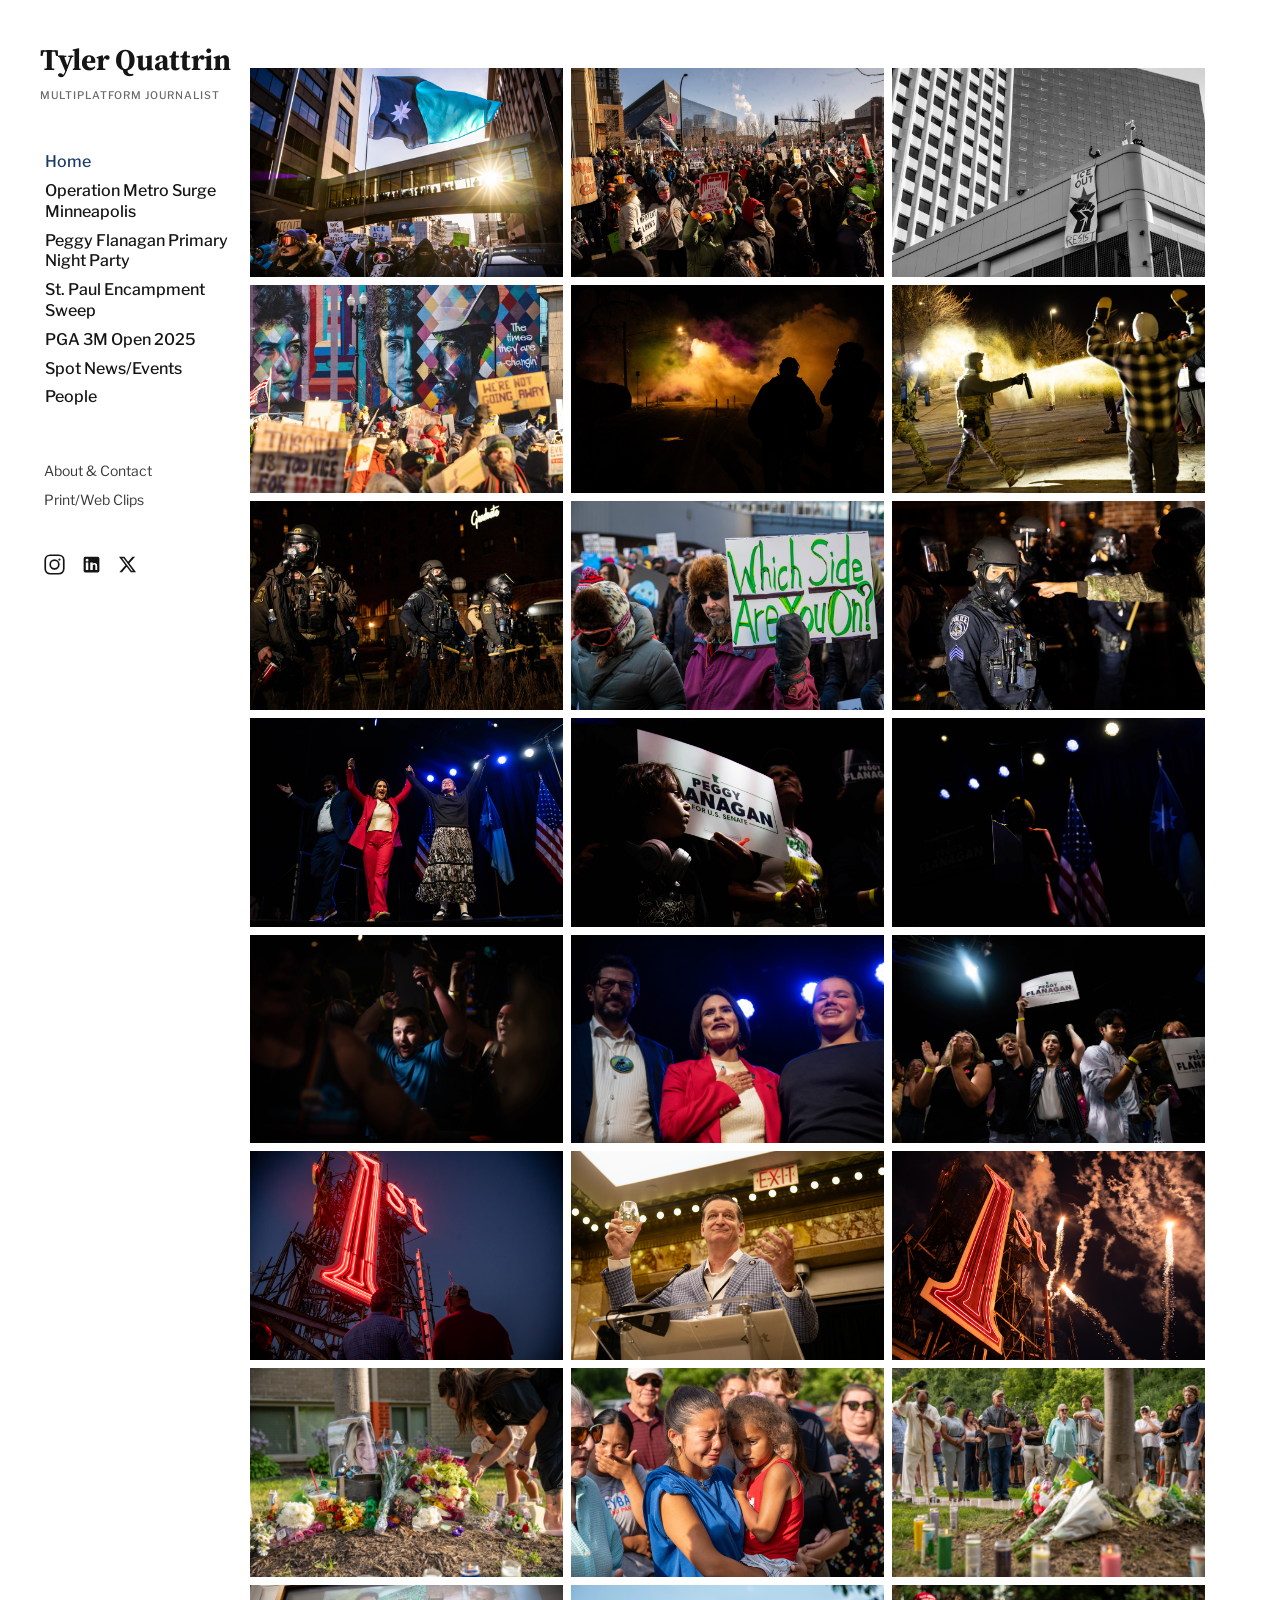
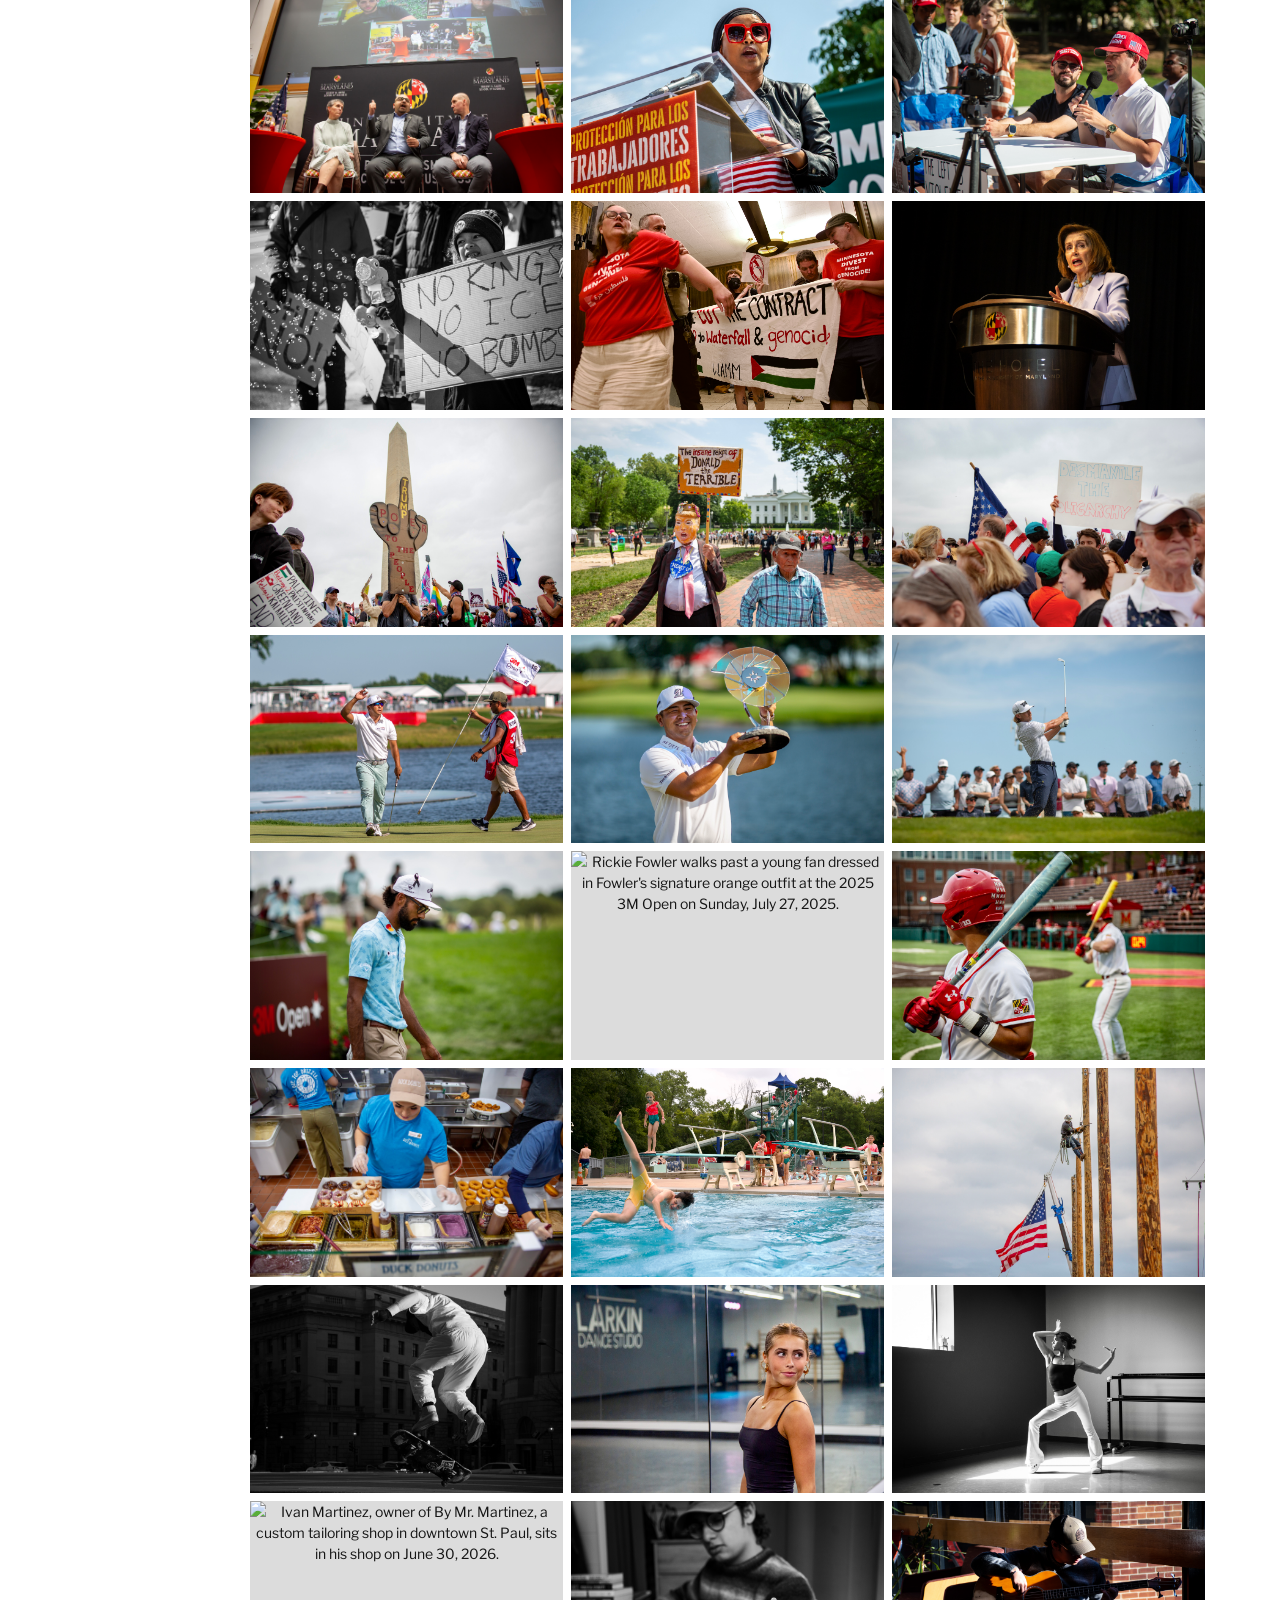
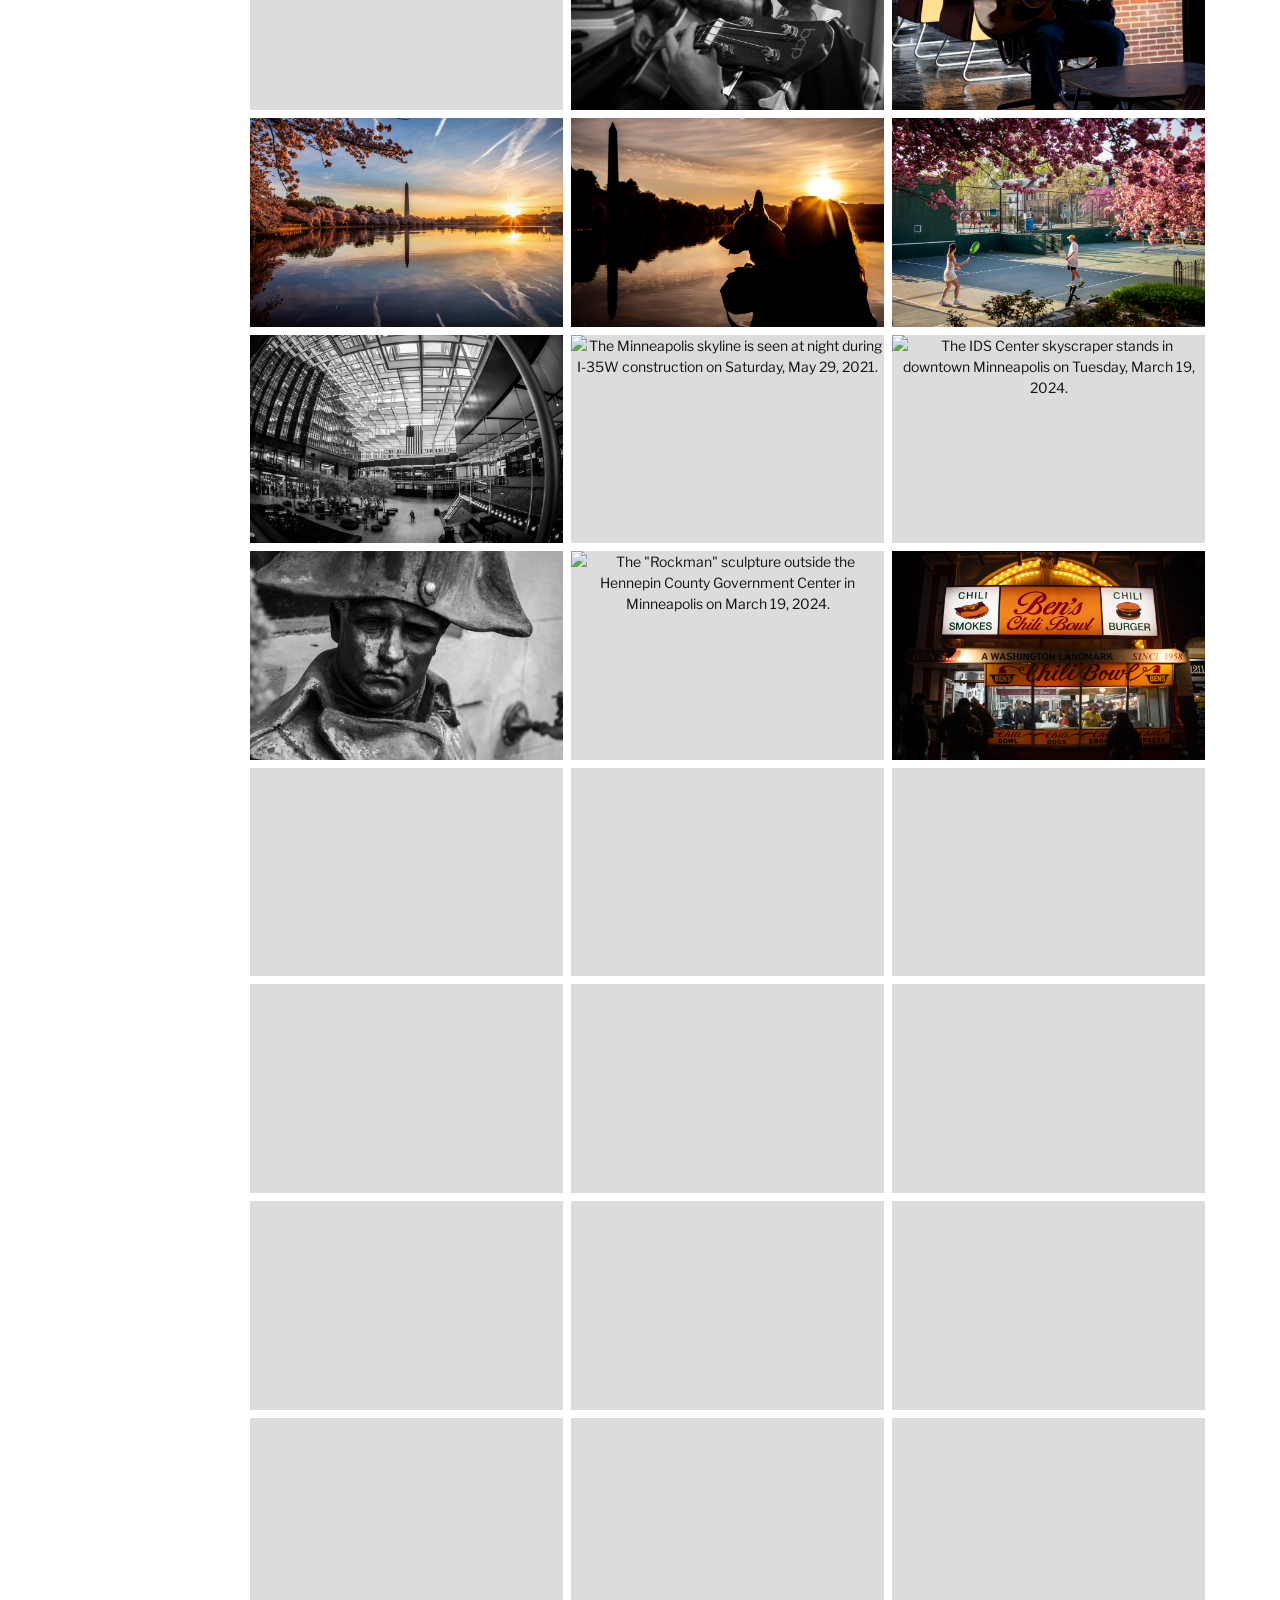
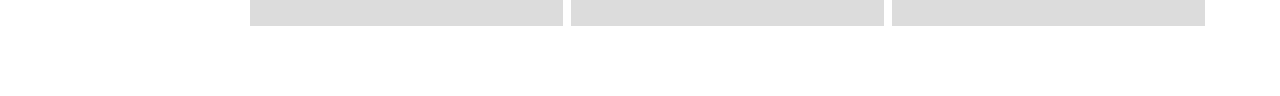
==== index.html @ 05ec0239 "Everything" ====
<!doctype html>
<html lang="en-US">
<head>
  <meta charset="utf-8">
  <meta name="viewport" content="width=device-width, initial-scale=1">
  <title>Tyler Quattrin | Multiplatform journalist</title>
  <meta name="description" content="Tyler Quattrin is a multiplatform journalist.">
  <link rel="preconnect" href="https://fonts.googleapis.com">
  <link rel="preconnect" href="https://fonts.gstatic.com" crossorigin>
  <link href="https://fonts.googleapis.com/css2?family=Libre+Franklin:wght@400;500;600&family=Source+Serif+4:opsz,wght@8..60,400;8..60,600;8..60,700&display=swap" rel="stylesheet">
  <link rel="stylesheet" href="styles.css">
</head>
<body>

<div id="canvas">

  <!-- ===== SIDEBAR / HEADER ===== -->
  <header id="header">

    <button id="menuToggle" class="menu-toggle" aria-expanded="false" aria-controls="siteNav">Menu</button>

    <div id="logo">
      <h1 class="site-title"><a href="#top">Tyler Quattrin</a></h1>
      <div class="logo-subtitle">Multiplatform journalist</div>
    </div>

    <div id="siteNav">
      <nav id="mainNavigation" aria-label="Galleries">
        <ul>
          <li><a href="#home" data-target="home" class="active">Home</a></li>
          <li><a href="#metro-surge" data-target="metro-surge">Operation Metro Surge Minneapolis</a></li>
          <li><a href="#flanagan-primary" data-target="flanagan-primary">Peggy Flanagan Primary Night Party</a></li>
          <li><a href="#encampment-sweep" data-target="encampment-sweep">St. Paul Encampment Sweep</a></li>
          <li><a href="#pga-3m-open" data-target="pga-3m-open">PGA 3M Open 2025</a></li>
          <li><a href="#spot-news" data-target="spot-news">Spot News/Events</a></li>
          <li><a href="#people" data-target="people">People</a></li>
        </ul>
      </nav>

      <nav id="secondaryNavigation" aria-label="Pages">
        <ul>
          <li><a href="#about" data-target="about">About &amp; Contact</a></li>
          <li><a href="https://muckrack.com/tylerquattrin/portfolio" target="_blank" rel="noopener">Print/Web Clips</a></li>
        </ul>
      </nav>

    </div>


    <div class="social-links">
      <a href="https://www.instagram.com/tylerquattrin.media/" aria-label="Instagram" target="_blank" rel="noopener">
        <svg viewBox="15 15 34 34" width="21" height="21" aria-hidden="true">
          <rect x="17" y="17" width="30" height="30" rx="8" fill="none" stroke="currentColor" stroke-width="2.7"/>
          <circle cx="32" cy="32" r="7" fill="none" stroke="currentColor" stroke-width="2.7"/>
          <circle cx="40" cy="24" r="1.8" fill="currentColor"/>
        </svg>
      </a>
      <a href="https://www.linkedin.com/in/tylerquattrin" aria-label="LinkedIn" target="_blank" rel="noopener">
        <svg viewBox="0 0 24 24" width="21" height="21" aria-hidden="true">
          <path fill="currentColor" d="M19 3a2 2 0 0 1 2 2v14a2 2 0 0 1-2 2H5a2 2 0 0 1-2-2V5a2 2 0 0 1 2-2h14zM8.34 18.34v-8.5H5.5v8.5h2.84zM6.92 8.68a1.65 1.65 0 1 0 0-3.3 1.65 1.65 0 0 0 0 3.3zM18.5 18.34v-4.66c0-2.28-1.22-3.34-2.84-3.34-1.31 0-1.9.72-2.22 1.23V9.84H10.6c.04.8 0 8.5 0 8.5h2.84v-4.75c0-.25.02-.5.09-.69.2-.5.67-1.03 1.45-1.03 1.02 0 1.43.78 1.43 1.92v4.55h2.09z"/>
        </svg>
      </a>
      <a href="https://x.com/tylerquattrin" aria-label="X (Twitter)" target="_blank" rel="noopener">
        <svg viewBox="0 0 24 24" width="19" height="19" aria-hidden="true">
          <path fill="currentColor" d="M18.244 2.25h3.308l-7.227 8.26 8.502 11.24H16.17l-5.214-6.817L4.99 21.75H1.68l7.73-8.835L1.254 2.25H8.08l4.713 6.231zm-1.161 17.52h1.833L7.084 4.126H5.117z"/>
        </svg>
      </a>
    </div>

  </header>

  <!-- ===== MAIN: ONE CONTINUOUS PHOTO GRID ===== -->
  <main id="page">
    <div id="top"></div>

    <!--
      HOW TO EDIT:
      Each tab in the sidebar opens its own grid below. Each <li> is one photo.
      data-src      = the image file (they all live in the images folder)
      data-caption  = the text shown when the photo is enlarged. Replace the
                      [Caption for ...] placeholders with your real captions.
                      Avoid straight double quotes (") inside a caption.
      data-orientation="vertical" = marks an upright photo so the grid thumbnail
                      crops it toward the top (faces) instead of the middle.
      To add a photo, copy a whole <li>...</li> block into the right grid.
      To remove one, delete its <li> block.
    -->

    <!-- ============ HOME (66 photos) ============ -->
    <ul id="gallery-home" class="grid" data-gallery="home" aria-label="Home">
        <li class="tile-item">
          <button class="tile" type="button" data-src="images/home-1.jpg" data-caption="Tens of thousands of protesters march through downtown Minneapolis on Friday, Jan. 23, 2026, despite temperatures reaching 20 degrees below zero, as part of a statewide general strike demanding an end to ICE operations in Minnesota.">
            <img src="" alt="" hidden>
          </button>
        </li>
        <li class="tile-item">
          <button class="tile" type="button" data-src="images/home-2.jpg" data-caption="Tens of thousands of protesters march through downtown Minneapolis on Friday, Jan. 23, 2026, despite temperatures reaching 20 degrees below zero, as part of a statewide general strike demanding an end to ICE operations in Minnesota.">
            <img src="" alt="" hidden>
          </button>
        </li>
        <li class="tile-item">
          <button class="tile" type="button" data-src="images/home-3.jpg" data-caption="Tens of thousands of protesters march through downtown Minneapolis on Friday, Jan. 23, 2026, despite temperatures reaching 20 degrees below zero, as part of a statewide general strike demanding an end to ICE operations in Minnesota.">
            <img src="" alt="" hidden>
          </button>
        </li>
        <li class="tile-item">
          <button class="tile" type="button" data-src="images/home-4.jpg" data-caption="A banner calling for an end to ICE operations hangs above demonstrators in downtown Minneapolis on Friday, Jan. 23, 2026, during a statewide general strike as temperatures near 20 degrees below zero.">
            <img src="" alt="" hidden>
          </button>
        </li>
        <li class="tile-item">
          <button class="tile" type="button" data-src="images/home-5.jpg" data-caption="North Minneapolis streets fill with tear gas as protesters and law enforcement officers clash after a federal officer shot a Venezuelan immigrant in the leg on Thursday, Jan. 15, 2026.">
            <img src="" alt="" hidden>
          </button>
        </li>
        <li class="tile-item">
          <button class="tile" type="button" data-src="images/home-6.jpg" data-caption="A law enforcement officer pepper-sprays protesters gathered outside the Bishop Henry Whipple Federal Building near Minneapolis on Sunday, Jan. 11, 2026, in the aftermath of the fatal shooting of Renee Nicole Good by an ICE agent four days earlier.">
            <img src="" alt="" hidden>
          </button>
        </li>
        <li class="tile-item">
          <button class="tile" type="button" data-src="images/home-7.jpg" data-caption="Law enforcement officers disperse a crowd making loud noises outside the Graduate Hotel, where protesters believed federal immigration agents were staying, just before midnight Tuesday, Jan. 13, 2026, in Minneapolis.">
            <img src="" alt="" hidden>
          </button>
        </li>
        <li class="tile-item">
          <button class="tile" type="button" data-src="images/home-8.jpg" data-caption="A man holds a sign while marching through downtown Minneapolis on Friday, Jan. 23, 2026, despite temperatures reaching 20 degrees below zero, as part of a statewide general strike demanding an end to ICE operations in Minnesota.">
            <img src="" alt="" hidden>
          </button>
        </li>
        <li class="tile-item">
          <button class="tile" type="button" data-src="images/home-9.jpg" data-caption="Law enforcement officers disperse a crowd making loud noises outside the Graduate Hotel, where protesters believed federal immigration agents were staying, just before midnight Tuesday, Jan. 13, 2026, in Minneapolis.">
            <img src="" alt="" hidden>
          </button>
        </li>
        <li class="tile-item">
          <button class="tile" type="button" data-src="images/home-10.jpg" data-caption="Minnesota Lt. Gov. Peggy Flanagan, center, steps on stage at First Avenue in Minneapolis after defeating U.S. Rep. Angie Craig in the DFL primary on Tuesday, Aug. 11, 2026. She is joined by her husband, Tom Weber, left, and her daughter, Siobhan, right.">
            <img src="" alt="" hidden>
          </button>
        </li>
        <li class="tile-item">
          <button class="tile" type="button" data-src="images/home-11.jpg" data-caption="A child stands next to a Peggy Flanagan campaign sign at the campaign&#x27;s election night watch party at First Avenue in Minneapolis after Flanagan defeated U.S. Rep. Angie Craig in the DFL primary on Tuesday, Aug. 11, 2026.">
            <img src="" alt="" hidden>
          </button>
        </li>
        <li class="tile-item">
          <button class="tile" type="button" data-src="images/home-12.jpg" data-caption="Minnesota Lt. Gov. Peggy Flanagan steps on stage at First Avenue in Minneapolis for a victory speech after defeating U.S. Rep. Angie Craig in the DFL primary on Tuesday, Aug. 11, 2026.">
            <img src="" alt="" hidden>
          </button>
        </li>
        <li class="tile-item">
          <button class="tile" type="button" data-src="images/home-13.jpg" data-caption="A man reacts to Minnesota Lt. Gov. Peggy Flanagan&#x27;s victory in the DFL primary on Tuesday, Aug. 11, 2026, at Flanagan&#x27;s campaign election night party at First Avenue in Minneapolis.">
            <img src="" alt="" hidden>
          </button>
        </li>
        <li class="tile-item">
          <button class="tile" type="button" data-src="images/home-14.jpg" data-caption="Minnesota Lt. Gov. Peggy Flanagan, center, steps on stage at First Avenue in Minneapolis after defeating U.S. Rep. Angie Craig in the DFL primary on Tuesday, Aug. 11, 2026. She is joined by her husband, Tom Weber, left, and her daughter, Siobhan, right.">
            <img src="" alt="" hidden>
          </button>
        </li>
        <li class="tile-item">
          <button class="tile" type="button" data-src="images/home-15.jpg" data-caption="People react to Minnesota Lt. Gov. Peggy Flanagan&#x27;s victory in the DFL primary on Tuesday, Aug. 11, 2026, at Flanagan&#x27;s campaign election night party at First Avenue in Minneapolis.">
            <img src="" alt="" hidden>
          </button>
        </li>
        <li class="tile-item">
          <button class="tile" type="button" data-src="images/home-16.jpg" data-caption="First National Bank Building owner Jamie Rand, left, looks up at the iconic “1st” sign during a relighting ceremony on the building&#x27;s rooftop in downtown St. Paul on Aug. 6, 2026.">
            <img src="" alt="" hidden>
          </button>
        </li>
        <li class="tile-item">
          <button class="tile" type="button" data-src="images/home-17.jpg" data-caption="Florida real estate investor Jamie Rand, who purchased the First National Bank Building in 2026, proposes a toast in the building&#x27;s lobby during a ceremony celebrating the relighting of the rooftop sign in downtown St. Paul on Aug. 6, 2026.">
            <img src="" alt="" hidden>
          </button>
        </li>
        <li class="tile-item">
          <button class="tile" type="button" data-src="images/home-18.jpg" data-caption="Fireworks go off above the First National Bank Building sign during a relighting ceremony on the building&#x27;s rooftop in downtown St. Paul on Aug. 6, 2026.">
            <img src="" alt="" hidden>
          </button>
        </li>
        <li class="tile-item">
          <button class="tile" type="button" data-src="images/home-19.jpg" data-caption="Madeline McCabe and her daughter, Billy McCabe, place flowers during a vigil for Dena Silcox, Nansi Fuentes Zambrano and Adam &quot;AJ&quot; Wilwerding, the victims of a triple homicide at the Davern Park Apartments in St. Paul on Tuesday, July 21, 2026.">
            <img src="" alt="" hidden>
          </button>
        </li>
        <li class="tile-item">
          <button class="tile" type="button" data-src="images/home-20.jpg" data-caption="Yumi Silcox holds Diana McMillen during a vigil for the victims of a triple homicide at the Davern Park Apartments in St. Paul on Tuesday, July 21, 2026.">
            <img src="" alt="" hidden>
          </button>
        </li>
        <li class="tile-item">
          <button class="tile" type="button" data-src="images/home-21.jpg" data-caption="Friends, family and neighbors gather for a vigil for the victims of a triple homicide at the Davern Park Apartments in St. Paul on Tuesday, July 21, 2026.">
            <img src="" alt="" hidden>
          </button>
        </li>
        <li class="tile-item">
          <button class="tile" type="button" data-src="images/home-22.jpg" data-caption="The &quot;Working Across the Divide&quot; panel was held at Van Munching Hall at the University of Maryland on April 21, 2026, and sparked protests outside the building.">
            <img src="" alt="" hidden>
          </button>
        </li>
        <li class="tile-item">
          <button class="tile" type="button" data-src="images/home-23.jpg" data-caption="U.S. Rep. Ilhan Omar, D-Minn., speaks to a crowd about President Donald Trump&#x27;s actions on immigration and labor in Lafayette Park in Washington, D.C., during the May Day Strong Coalition rally on Thursday, May 1, 2025.">
            <img src="" alt="" hidden>
          </button>
        </li>
        <li class="tile-item">
          <button class="tile" type="button" data-src="images/home-24.jpg" data-caption="Conservative influencers David Khait, left, and Cam Higby, right, debate University of Maryland students outside McKeldin Library on Oct. 1, 2025.">
            <img src="" alt="" hidden>
          </button>
        </li>
        <li class="tile-item">
          <button class="tile" type="button" data-src="images/home-25.jpg" data-caption="A boy holds a protest sign while gathering on Route 1 to participate in the &quot;No Kings&quot; protest on March 29, 2026.">
            <img src="" alt="" hidden>
          </button>
        </li>
        <li class="tile-item">
          <button class="tile" type="button" data-src="images/home-26.jpg" data-caption="A Ramsey County sheriff&#x27;s deputy removes Meredith Aby-Keirstead, left, director of the Minneapolis-based Women Against Military Madness, from St. Paul City Hall on July 13, 2026, for protesting a city contract with an Israeli cybersecurity company that provides services to St. Paul Regional Water Services.">
            <img src="" alt="" hidden>
          </button>
        </li>
        <li class="tile-item">
          <button class="tile" type="button" data-src="images/home-27.jpg" data-caption="Former House Speaker Nancy Pelosi speaks at The Hotel at the University of Maryland to commemorate Women&#x27;s Equality Day on Sept. 12, 2025.">
            <img src="" alt="" hidden>
          </button>
        </li>
        <li class="tile-item">
          <button class="tile" type="button" data-src="images/home-28.jpg" data-caption="A demonstrator holds up a middle-finger-shaped sign in front of the Washington Monument during a protest against the Trump administration on Saturday, April 5, 2025, in Washington, D.C.">
            <img src="" alt="" hidden>
          </button>
        </li>
        <li class="tile-item">
          <button class="tile" type="button" data-src="images/home-29.jpg" data-caption="Protesters gather in Lafayette Park in Washington, D.C., during the May Day Strong Coalition rally on Thursday, May 1, 2025.">
            <img src="" alt="" hidden>
          </button>
        </li>
        <li class="tile-item">
          <button class="tile" type="button" data-src="images/home-30.jpg" data-caption="Demonstrators gather on the National Mall during a protest against the Trump administration on Saturday, April 5, 2025, in Washington, D.C.">
            <img src="" alt="" hidden>
          </button>
        </li>
        <li class="tile-item">
          <button class="tile" type="button" data-src="images/home-31.jpg" data-caption="Kurt Kitayama holds up his ball after sinking his final putt on the 18th green to win the 2025 3M Open at TPC Twin Cities on Sunday, July 27, 2025. Kitayama finished at 23-under 261 as his caddie and brother, Daniel Kitayama, replaces the flagstick.">
            <img src="" alt="" hidden>
          </button>
        </li>
        <li class="tile-item">
          <button class="tile" type="button" data-src="images/home-32.jpg" data-caption="Kurt Kitayama holds up his trophy after winning the 2025 3M Open at TPC Twin Cities on Sunday, July 27, 2025.">
            <img src="" alt="" hidden>
          </button>
        </li>
        <li class="tile-item">
          <button class="tile" type="button" data-src="images/home-33.jpg" data-caption="Jake Knapp tees off at the 2025 3M Open on Sunday, July 27, 2025.">
            <img src="" alt="" hidden>
          </button>
        </li>
        <li class="tile-item">
          <button class="tile" type="button" data-src="images/home-34.jpg" data-caption="Akshay Bhatia heads to the 16th hole at the 2025 3M Open on Sunday, July 27, 2025.">
            <img src="" alt="" hidden>
          </button>
        </li>
        <li class="tile-item">
          <button class="tile" type="button" data-src="images/home-35.jpg" data-caption="Rickie Fowler walks past a young fan dressed in Fowler&#x27;s signature orange outfit at the 2025 3M Open on Sunday, July 27, 2025.">
            <img src="" alt="" hidden>
          </button>
        </li>
        <li class="tile-item">
          <button class="tile" type="button" data-src="images/home-36.jpg" data-caption="Maryland&#x27;s Brayden Martin, left, and Liam Willson, right, prepare to bat during a home game against Nebraska on Friday, April 25, 2025, at Bob &quot;Turtle&quot; Smith Stadium in College Park, Md.">
            <img src="" alt="" hidden>
          </button>
        </li>
        <li class="tile-item">
          <button class="tile" type="button" data-src="images/home-37.jpg" data-caption="Duck Donuts employees prepare the first orders during the College Park location&#x27;s grand opening on Sept. 19, 2026.">
            <img src="" alt="" hidden>
          </button>
        </li>
        <li class="tile-item">
          <button class="tile" type="button" data-src="images/home-38.jpg" data-caption="Brendan Baker jumps into the waters of the Highland Park Aquatic Center in St. Paul as temperatures near 90 degrees on June 29, 2026.">
            <img src="" alt="" hidden>
          </button>
        </li>
        <li class="tile-item">
          <button class="tile" type="button" data-src="images/home-39.jpg" data-caption="An Xcel Energy lineworker competes in the Northstar Lineman&#x27;s Rodeo on June 20, 2025, at Xcel Energy&#x27;s Training Center in Hugo, Minn.">
            <img src="" alt="" hidden>
          </button>
        </li>
        <li class="tile-item">
          <button class="tile" type="button" data-src="images/home-40.jpg" data-caption="People skateboard on Freedom Plaza in downtown Washington, D.C., on Saturday, March 8, 2025. The plaza has been a central spot for skateboarders since its opening in 1980.">
            <img src="" alt="" hidden>
          </button>
        </li>
        <li class="tile-item">
          <button class="tile" type="button" data-src="images/home-41.jpg" data-caption="Mahtomedi High School senior Keira Redpath trains at Larkin Dance Studio in Maplewood, Minn., where she has trained since age 3, days before moving to the University of Southern California to join the highly selective Glorya Kaufman School of Dance.">
            <img src="" alt="" hidden>
          </button>
        </li>
        <li class="tile-item">
          <button class="tile" type="button" data-src="images/home-42.jpg" data-caption="Mahtomedi High School senior Keira Redpath trains at Larkin Dance Studio in Maplewood, Minn., where she has trained since age 3, days before moving to the University of Southern California to join the highly selective Glorya Kaufman School of Dance.">
            <img src="" alt="" hidden>
          </button>
        </li>
        <li class="tile-item">
          <button class="tile" type="button" data-src="images/home-43.jpg" data-caption="Ivan Martinez, owner of By Mr. Martinez, a custom tailoring shop in downtown St. Paul, sits in his shop on June 30, 2026.">
            <img src="" alt="" hidden>
          </button>
        </li>
        <li class="tile-item">
          <button class="tile" type="button" data-src="images/home-44.jpg" data-caption="University of Maryland freshman architecture major Owen Vento practices his acoustic bass guitar in his dorm room on Feb. 13, 2025.">
            <img src="" alt="" hidden>
          </button>
        </li>
        <li class="tile-item">
          <button class="tile" type="button" data-src="images/home-45.jpg" data-caption="Owen Vento plays his bass guitar in the School of Architecture, Planning and Preservation building during sunrise on Feb. 13, 2025.">
            <img src="" alt="" hidden>
          </button>
        </li>
        <li class="tile-item">
          <button class="tile" type="button" data-src="images/home-46.jpg" data-caption="The sun rises over the Tidal Basin in Washington, D.C., during peak bloom of the cherry blossoms on March 19, 2026.">
            <img src="" alt="" hidden>
          </button>
        </li>
        <li class="tile-item">
          <button class="tile" type="button" data-src="images/home-47.jpg" data-caption="A woman holds her dog as the sun rises over the Tidal Basin in Washington, D.C., during peak bloom of the cherry blossoms on March 19, 2026.">
            <img src="" alt="" hidden>
          </button>
        </li>
        <li class="tile-item">
          <button class="tile" type="button" data-src="images/home-48.jpg" data-caption="People play tennis at Rose Park in Washington, D.C., on April 5, 2025.">
            <img src="" alt="" hidden>
          </button>
        </li>
        <li class="tile-item">
          <button class="tile" type="button" data-src="images/home-49.jpg" data-caption="A person walks beneath a U.S. flag in the lobby of the IDS Center in Minneapolis on Tuesday, March 19, 2024.">
            <img src="" alt="" hidden>
          </button>
        </li>
        <li class="tile-item">
          <button class="tile" type="button" data-src="images/home-50.jpg" data-caption="The Minneapolis skyline is seen at night during I-35W construction on Saturday, May 29, 2021.">
            <img src="" alt="" hidden>
          </button>
        </li>
        <li class="tile-item">
          <button class="tile" type="button" data-src="images/home-51.jpg" data-caption="The IDS Center skyscraper stands in downtown Minneapolis on Tuesday, March 19, 2024.">
            <img src="" alt="" hidden>
          </button>
        </li>
        <li class="tile-item">
          <button class="tile" type="button" data-src="images/home-52.jpg" data-caption="A Napoleon Bonaparte statue in front of a Georgetown residence on Saturday, April 5, 2025.">
            <img src="" alt="" hidden>
          </button>
        </li>
        <li class="tile-item">
          <button class="tile" type="button" data-src="images/home-53.jpg" data-caption="The &quot;Rockman&quot; sculpture outside the Hennepin County Government Center in Minneapolis on March 19, 2024.">
            <img src="" alt="" hidden>
          </button>
        </li>
        <li class="tile-item">
          <button class="tile" type="button" data-src="images/home-54.jpg" data-caption="Ben&#x27;s Chili Bowl in Washington, D.C.&#x27;s U Street neighborhood at night on Friday, Feb. 21, 2025.">
            <img src="" alt="" hidden>
          </button>
        </li>
        <li class="tile-item">
          <button class="tile" type="button" data-src="images/home-55.jpg" data-caption="A child tries to eat a cherry blossom tree petal during peak bloom of the National Cherry Blossom Festival in Washington, D.C., on Saturday, March 29, 2025.">
            <img src="" alt="" hidden>
          </button>
        </li>
        <li class="tile-item">
          <button class="tile" type="button" data-src="images/home-56.jpg" data-caption="A mother wipes her son&#x27;s nose during peak bloom of the National Cherry Blossom Festival in Washington, D.C., on Saturday, March 29, 2025.">
            <img src="" alt="" hidden>
          </button>
        </li>
        <li class="tile-item">
          <button class="tile" type="button" data-src="images/home-57.jpg" data-caption="Buddhist monks stand near the Franklin Delano Roosevelt Memorial in Washington, D.C., during peak bloom of the National Cherry Blossom Festival on Saturday, March 29, 2025.">
            <img src="" alt="" hidden>
          </button>
        </li>
        <li class="tile-item">
          <button class="tile" type="button" data-src="images/home-58.jpg" data-caption="Two people stand in front of the Tidal Basin in Washington, D.C., during peak bloom of the cherry blossoms on March 19, 2026.">
            <img src="" alt="" hidden>
          </button>
        </li>
        <li class="tile-item">
          <button class="tile" type="button" data-src="images/home-59.jpg" data-caption="A man performs on the street in Georgetown on Saturday, April 5, 2025.">
            <img src="" alt="" hidden>
          </button>
        </li>
        <li class="tile-item">
          <button class="tile" type="button" data-src="images/home-60.jpg" data-caption="A couple stands against the Washington Monument, facing away from the sunset and looking toward a child jumping on ground lights on Saturday, March 8, 2025.">
            <img src="" alt="" hidden>
          </button>
        </li>
        <li class="tile-item">
          <button class="tile" type="button" data-src="images/home-61.jpg" data-caption="A man who identified himself as Wolf is escorted out of the Pig&#x27;s Eye encampment by St. Paul Department of Safety and Inspections officials during city sweeps of the encampment on Aug. 5, 2026.">
            <img src="" alt="" hidden>
          </button>
        </li>
        <li class="tile-item">
          <button class="tile" type="button" data-src="images/home-62.jpg" data-caption="Natalia Provost holds a Dr Pepper at the Pig&#x27;s Eye Park encampment in St. Paul on July 30, 2026. She had been living there for more than a year. Through working with a case manager, Provost secured an apartment in St. Paul and expected to move in about two weeks after the encampment was cleared on Aug. 5. Until then, she was unsure where she would live.">
            <img src="" alt="" hidden>
          </button>
        </li>
        <li class="tile-item">
          <button class="tile" type="button" data-src="images/home-63.jpg" data-caption="Mike Yang, a resident of the Pig&#x27;s Eye encampment, stands on his truck while helping other residents load their belongings bound for the Randolph encampment.">
            <img src="" alt="" hidden>
          </button>
        </li>
        <li class="tile-item">
          <button class="tile" type="button" data-src="images/home-64.jpg" data-caption="A protester smashes an object against the windshield of a skid steer loader as city crews work to clear the Pig&#x27;s Eye encampment in St. Paul. Shortly afterward, the loader turns around and is not seen again as residents continue moving their belongings.">
            <img src="" alt="" hidden>
          </button>
        </li>
        <li class="tile-item">
          <button class="tile" type="button" data-src="images/home-65.jpg" data-caption="From left, Adam K., Samie Lund, Michael &quot;Pops&quot; Ivory and Isaac Thomas sit at their space at the Pig&#x27;s Eye encampment in St. Paul on Aug. 4, 2026, one day before the city&#x27;s scheduled sweep to clear the area.">
            <img src="" alt="" hidden>
          </button>
        </li>
        <li class="tile-item">
          <button class="tile" type="button" data-src="images/home-66.jpg" data-caption="St. Paul Department of Safety and Inspections officials are followed by protesters and members of the media after attempting to enter the encampment on Aug. 5, 2026.">
            <img src="" alt="" hidden>
          </button>
        </li>
    </ul>

    <!-- ============ OPERATION METRO SURGE MINNEAPOLIS (27 photos) ============ -->
    <ul id="gallery-metro-surge" class="grid" data-gallery="metro-surge" aria-label="Operation Metro Surge Minneapolis" hidden>
        <li class="tile-item">
          <button class="tile" type="button" data-src="images/metro-1.jpg" data-caption="Tens of thousands of protesters march through downtown Minneapolis on Friday, Jan. 23, 2026, despite temperatures reaching 20 degrees below zero, as part of a statewide general strike demanding an end to ICE operations in Minnesota.">
            <img src="" alt="" hidden>
          </button>
        </li>
        <li class="tile-item">
          <button class="tile" type="button" data-src="images/metro-2.jpg" data-caption="Protesters carry the Minnesota state flag while marching through downtown Minneapolis on Friday, Jan. 23, 2026, despite temperatures reaching 20 degrees below zero, as part of a statewide general strike demanding an end to ICE operations in Minnesota.">
            <img src="" alt="" hidden>
          </button>
        </li>
        <li class="tile-item">
          <button class="tile" type="button" data-src="images/metro-3.jpg" data-caption="Protesters march in front of a mural paying tribute to Bob Dylan on Friday, Jan. 23, 2026, despite temperatures reaching 20 degrees below zero, as part of a statewide general strike demanding an end to ICE operations in Minnesota.">
            <img src="" alt="" hidden>
          </button>
        </li>
        <li class="tile-item">
          <button class="tile" type="button" data-src="images/metro-4.jpg" data-caption="A man holds a sign while marching through downtown Minneapolis on Friday, Jan. 23, 2026, despite temperatures reaching 20 degrees below zero, as part of a statewide general strike demanding an end to ICE operations in Minnesota.">
            <img src="" alt="" hidden>
          </button>
        </li>
        <li class="tile-item">
          <button class="tile" type="button" data-src="images/metro-5.jpg" data-caption="A banner calling for an end to ICE operations hangs above demonstrators in downtown Minneapolis on Friday, Jan. 23, 2026, during a statewide general strike as temperatures near 20 degrees below zero.">
            <img src="" alt="" hidden>
          </button>
        </li>
        <li class="tile-item">
          <button class="tile" type="button" data-src="images/metro-6.jpg" data-caption="Protesters arrive at Target Center in downtown Minneapolis on Friday, Jan. 23, 2026, during a statewide general strike demanding an end to ICE operations in Minnesota.">
            <img src="" alt="" hidden>
          </button>
        </li>
        <li class="tile-item">
          <button class="tile" type="button" data-src="images/metro-7.jpg" data-caption="People hand out free sambusas to protesters marching through downtown Minneapolis on Friday, Jan. 23, 2026, during a statewide general strike demanding an end to ICE operations in Minnesota.">
            <img src="" alt="" hidden>
          </button>
        </li>
        <li class="tile-item">
          <button class="tile" type="button" data-src="images/metro-8.jpg" data-caption="Tens of thousands of protesters march through downtown Minneapolis on Friday, Jan. 23, 2026, despite temperatures reaching 20 degrees below zero, as part of a statewide general strike demanding an end to ICE operations in Minnesota.">
            <img src="" alt="" hidden>
          </button>
        </li>
        <li class="tile-item">
          <button class="tile" type="button" data-src="images/metro-9.jpg" data-caption="Protesters hold signs outside the Bishop Henry Whipple Federal Building near Minneapolis on Sunday, Jan. 11, 2026, in the aftermath of the fatal shooting of Renee Nicole Good by an ICE agent four days earlier.">
            <img src="" alt="" hidden>
          </button>
        </li>
        <li class="tile-item">
          <button class="tile" type="button" data-src="images/metro-10.jpg" data-caption="A law enforcement officer pepper-sprays protesters gathered outside the Bishop Henry Whipple Federal Building near Minneapolis on Sunday, Jan. 11, 2026, in the aftermath of the fatal shooting of Renee Nicole Good by an ICE agent four days earlier.">
            <img src="" alt="" hidden>
          </button>
        </li>
        <li class="tile-item">
          <button class="tile" type="button" data-src="images/metro-11.jpg" data-caption="A protester holds up their middle finger outside the Bishop Henry Whipple Federal Building near Minneapolis on Sunday, Jan. 11, 2026, in the aftermath of the fatal shooting of Renee Nicole Good by an ICE agent four days earlier.">
            <img src="" alt="" hidden>
          </button>
        </li>
        <li class="tile-item">
          <button class="tile" type="button" data-src="images/metro-12.jpg" data-caption="Protesters hold signs outside the Bishop Henry Whipple Federal Building near Minneapolis on Sunday, Jan. 11, 2026, in the aftermath of the fatal shooting of Renee Nicole Good by an ICE agent four days earlier.">
            <img src="" alt="" hidden>
          </button>
        </li>
        <li class="tile-item">
          <button class="tile" type="button" data-src="images/metro-13.jpg" data-caption="Federal officers block a street in North Minneapolis after a federal officer shot a Venezuelan immigrant in the leg on Thursday, Jan. 15, 2026.">
            <img src="" alt="" hidden>
          </button>
        </li>
        <li class="tile-item">
          <button class="tile" type="button" data-src="images/metro-14.jpg" data-caption="North Minneapolis streets fill with tear gas as protesters and law enforcement officers clash after a federal officer shot a Venezuelan immigrant in the leg on Thursday, Jan. 15, 2026.">
            <img src="" alt="" hidden>
          </button>
        </li>
        <li class="tile-item">
          <button class="tile" type="button" data-src="images/metro-15.jpg" data-caption="A man walking a bike shouts, asking if anyone needs first aid or water, as North Minneapolis streets fill with tear gas while protesters and law enforcement officers clash after a federal officer shot a Venezuelan immigrant in the leg on Thursday, Jan. 15, 2026.">
            <img src="" alt="" hidden>
          </button>
        </li>
        <li class="tile-item">
          <button class="tile" type="button" data-src="images/metro-16.jpg" data-caption="Law enforcement blocks an intersection in North Minneapolis as protesters gather after a federal officer shot a Venezuelan immigrant in the leg on Thursday, Jan. 15, 2026.">
            <img src="" alt="" hidden>
          </button>
        </li>
        <li class="tile-item">
          <button class="tile" type="button" data-src="images/metro-17.jpg" data-caption="Law enforcement blocks an intersection in North Minneapolis after a federal officer shot a Venezuelan immigrant in the leg on Thursday, Jan. 15, 2026.">
            <img src="" alt="" hidden>
          </button>
        </li>
        <li class="tile-item">
          <button class="tile" type="button" data-src="images/metro-18.jpg" data-caption="Law enforcement officers disperse a crowd making loud noises outside the Graduate Hotel, where protesters believed federal immigration agents were staying, just before midnight Tuesday, Jan. 13, 2026, in Minneapolis.">
            <img src="" alt="" hidden>
          </button>
        </li>
        <li class="tile-item">
          <button class="tile" type="button" data-src="images/metro-19.jpg" data-caption="Law enforcement officers disperse a crowd making loud noises outside the Graduate Hotel, where protesters believed federal immigration agents were staying, just before midnight Tuesday, Jan. 13, 2026, in Minneapolis.">
            <img src="" alt="" hidden>
          </button>
        </li>
        <li class="tile-item">
          <button class="tile" type="button" data-src="images/metro-20.jpg" data-caption="Law enforcement officers disperse a crowd making loud noises outside the Graduate Hotel, where protesters believed federal immigration agents were staying, just before midnight Tuesday, Jan. 13, 2026, in Minneapolis.">
            <img src="" alt="" hidden>
          </button>
        </li>
        <li class="tile-item">
          <button class="tile" type="button" data-src="images/metro-21.jpg" data-caption="Law enforcement officers disperse a crowd making loud noises outside the Graduate Hotel, where protesters believed federal immigration agents were staying, just before midnight Tuesday, Jan. 13, 2026, in Minneapolis.">
            <img src="" alt="" hidden>
          </button>
        </li>
        <li class="tile-item">
          <button class="tile" type="button" data-src="images/metro-22.jpg" data-caption="Protesters make loud noises outside the Graduate Hotel, where they believed federal immigration agents were staying, just before midnight Tuesday, Jan. 13, 2026, in Minneapolis.">
            <img src="" alt="" hidden>
          </button>
        </li>
        <li class="tile-item">
          <button class="tile" type="button" data-src="images/metro-23.jpg" data-caption="Law enforcement officers prepare to disperse a crowd making loud noises outside the Graduate Hotel, where protesters believed federal immigration agents were staying, just before midnight Tuesday, Jan. 13, 2026, in Minneapolis.">
            <img src="" alt="" hidden>
          </button>
        </li>
        <li class="tile-item">
          <button class="tile" type="button" data-src="images/metro-24.jpg" data-caption="A masked person vandalizes the Graduate Hotel in Minneapolis, where protesters believed federal immigration agents were staying, just before midnight Tuesday, Jan. 13, 2026.">
            <img src="" alt="" hidden>
          </button>
        </li>
        <li class="tile-item">
          <button class="tile" type="button" data-src="images/metro-25.jpg" data-caption="Law enforcement officers disperse a crowd making loud noises outside the Graduate Hotel, where protesters believed federal immigration agents were staying, just before midnight Tuesday, Jan. 13, 2026, in Minneapolis.">
            <img src="" alt="" hidden>
          </button>
        </li>
        <li class="tile-item">
          <button class="tile" type="button" data-src="images/metro-26.jpg" data-caption="Protesters make loud noises outside the Graduate Hotel, where they believed federal immigration agents were staying, just before midnight Tuesday, Jan. 13, 2026, in Minneapolis.">
            <img src="" alt="" hidden>
          </button>
        </li>
        <li class="tile-item">
          <button class="tile" type="button" data-src="images/metro-27.jpg" data-caption="Law enforcement and protesters clash outside the Graduate Hotel, where protesters believed federal immigration agents were staying, just before midnight Tuesday, Jan. 13, 2026, in Minneapolis.">
            <img src="" alt="" hidden>
          </button>
        </li>
    </ul>

    <!-- ============ PEGGY FLANAGAN PRIMARY NIGHT PARTY (14 photos) ============ -->
    <ul id="gallery-flanagan-primary" class="grid" data-gallery="flanagan-primary" aria-label="Peggy Flanagan Primary Night Party" hidden>
        <li class="tile-item">
          <button class="tile" type="button" data-src="images2/peggy-1.jpg" data-caption="Minnesota Lt. Gov. Peggy Flanagan, center, steps on stage at First Avenue in Minneapolis after defeating U.S. Rep. Angie Craig in the DFL primary on Tuesday, Aug. 11, 2026. She is joined by her husband, Tom Weber, left, and her daughter, Siobhan, right.">
            <img src="" alt="" hidden>
          </button>
        </li>
        <li class="tile-item">
          <button class="tile" type="button" data-src="images2/peggy-2.jpg" data-caption="People react to Minnesota Lt. Gov. Peggy Flanagan&#x27;s victory in the DFL primary on Tuesday, Aug. 11, 2026, at Flanagan&#x27;s campaign election night party at First Avenue in Minneapolis.">
            <img src="" alt="" hidden>
          </button>
        </li>
        <li class="tile-item">
          <button class="tile" type="button" data-src="images2/peggy-3.jpg" data-caption="Minnesota Lt. Gov. Peggy Flanagan, center, steps on stage at First Avenue in Minneapolis after defeating U.S. Rep. Angie Craig in the DFL primary on Tuesday, Aug. 11, 2026. She is joined by her husband, Tom Weber, left, and her daughter, Siobhan, right.">
            <img src="" alt="" hidden>
          </button>
        </li>
        <li class="tile-item">
          <button class="tile" type="button" data-src="images2/peggy-4.jpg" data-caption="A man reacts to Minnesota Lt. Gov. Peggy Flanagan&#x27;s victory in the DFL primary on Tuesday, Aug. 11, 2026, at Flanagan&#x27;s campaign election night party at First Avenue in Minneapolis.">
            <img src="" alt="" hidden>
          </button>
        </li>
        <li class="tile-item">
          <button class="tile" type="button" data-src="images2/peggy-5.jpg" data-caption="A child stands next to a Peggy Flanagan campaign sign at the campaign&#x27;s election night watch party at First Avenue in Minneapolis after Flanagan defeated U.S. Rep. Angie Craig in the DFL primary on Tuesday, Aug. 11, 2026.">
            <img src="" alt="" hidden>
          </button>
        </li>
        <li class="tile-item">
          <button class="tile" type="button" data-src="images2/peggy-6.jpg" data-caption="A man reacts to Minnesota Lt. Gov. Peggy Flanagan&#x27;s victory in the DFL primary on Tuesday, Aug. 11, 2026, at Flanagan&#x27;s campaign election night party at First Avenue in Minneapolis.">
            <img src="" alt="" hidden>
          </button>
        </li>
        <li class="tile-item">
          <button class="tile" type="button" data-src="images2/peggy-7.jpg" data-caption="People react to Minnesota Lt. Gov. Peggy Flanagan&#x27;s victory in the DFL primary on Tuesday, Aug. 11, 2026, at Flanagan&#x27;s campaign election night party at First Avenue in Minneapolis.">
            <img src="" alt="" hidden>
          </button>
        </li>
        <li class="tile-item">
          <button class="tile" type="button" data-src="images2/peggy-8.jpg" data-caption="Minnesota Lt. Gov. Peggy Flanagan steps on stage at First Avenue in Minneapolis for a victory speech after defeating U.S. Rep. Angie Craig in the DFL primary on Tuesday, Aug. 11, 2026.">
            <img src="" alt="" hidden>
          </button>
        </li>
        <li class="tile-item">
          <button class="tile" type="button" data-src="images2/peggy-9.jpg" data-caption="People react to Minnesota Lt. Gov. Peggy Flanagan&#x27;s victory in the DFL primary on Tuesday, Aug. 11, 2026, at Flanagan&#x27;s campaign election night party at First Avenue in Minneapolis.">
            <img src="" alt="" hidden>
          </button>
        </li>
        <li class="tile-item">
          <button class="tile" type="button" data-src="images2/peggy-10.jpg" data-caption="Minnesota Lt. Gov. Peggy Flanagan, center, steps on stage at First Avenue in Minneapolis after defeating U.S. Rep. Angie Craig in the DFL primary on Tuesday, Aug. 11, 2026. She smiles at her daughter, Siobhan, right.">
            <img src="" alt="" hidden>
          </button>
        </li>
        <li class="tile-item">
          <button class="tile" type="button" data-src="images2/peggy-11.jpg" data-caption="Minnesota Lt. Gov. Peggy Flanagan gives a victory speech at First Avenue in Minneapolis after defeating U.S. Rep. Angie Craig in the DFL primary on Tuesday, Aug. 11, 2026.">
            <img src="" alt="" hidden>
          </button>
        </li>
        <li class="tile-item">
          <button class="tile" type="button" data-src="images2/peggy-12.jpg" data-caption="Minnesota Lt. Gov. Peggy Flanagan gives a victory speech at First Avenue in Minneapolis after defeating U.S. Rep. Angie Craig in the DFL primary on Tuesday, Aug. 11, 2026.">
            <img src="" alt="" hidden>
          </button>
        </li>
        <li class="tile-item">
          <button class="tile" type="button" data-src="images2/peggy-13.jpg" data-orientation="vertical" data-caption="A man wearing political pins attends Peggy Flanagan&#x27;s campaign primary election night party at First Avenue in Minneapolis on Tuesday, Aug. 11, 2026.">
            <img src="" alt="" hidden>
          </button>
        </li>
        <li class="tile-item">
          <button class="tile" type="button" data-src="images2/peggy-14.jpg" data-caption="A person holding a Peggy Flanagan campaign sign walks towards the campaign&#x27;s primary election night watch party at First Avenue in Minneapolis on Tuesday, Aug. 11, 2026.">
            <img src="" alt="" hidden>
          </button>
        </li>
    </ul>

    <!-- ============ ST. PAUL ENCAMPMENT SWEEP (19 photos) ============ -->
    <ul id="gallery-encampment-sweep" class="grid" data-gallery="encampment-sweep" aria-label="St. Paul Encampment Sweep" hidden>
        <li class="tile-item">
          <button class="tile" type="button" data-src="images2/pig-1.jpg" data-caption="A man who identified himself as Wolf is escorted out of the Pig&#x27;s Eye encampment by St. Paul Department of Safety and Inspections officials during city sweeps of the encampment on Aug. 5, 2026.">
            <img src="" alt="" hidden>
          </button>
        </li>
        <li class="tile-item">
          <button class="tile" type="button" data-src="images2/pig-2.jpg" data-caption="Volunteer Drew Harmon helps move residents&#x27; belongings, while a pile accumulates behind a bus operated by Veterans for Peace, which the organization uses to transport residents and their possessions.">
            <img src="" alt="" hidden>
          </button>
        </li>
        <li class="tile-item">
          <button class="tile" type="button" data-src="images2/pig-3.jpg" data-caption="Mike Yang, a resident of the Pig&#x27;s Eye encampment, stands on his truck while helping other residents load their belongings bound for the Randolph encampment.">
            <img src="" alt="" hidden>
          </button>
        </li>
        <li class="tile-item">
          <button class="tile" type="button" data-src="images2/pig-4.jpg" data-caption="Natalia Provost holds a Dr Pepper at the Pig&#x27;s Eye Park encampment in St. Paul on July 30, 2026. She had been living there for more than a year. Through working with a case manager, Provost secured an apartment in St. Paul and expected to move in about two weeks after the encampment was cleared on Aug. 5. Until then, she was unsure where she would live.">
            <img src="" alt="" hidden>
          </button>
        </li>
        <li class="tile-item">
          <button class="tile" type="button" data-src="images2/pig-5.jpg" data-caption="From left, Adam K., Samie Lund, Michael &quot;Pops&quot; Ivory and Isaac Thomas sit at their space at the Pig&#x27;s Eye encampment in St. Paul on Aug. 4, 2026, one day before the city&#x27;s scheduled sweep to clear the area.">
            <img src="" alt="" hidden>
          </button>
        </li>
        <li class="tile-item">
          <button class="tile" type="button" data-src="images2/pig-6.jpg" data-caption="Nicholas Sterry, a former resident of the Pig&#x27;s Eye encampment, stands in front of his car at the encampment&#x27;s entrance in St. Paul on Aug. 4, 2026, one day before the city&#x27;s scheduled sweep. He plans to use the vehicle to help move residents and their belongings to other encampments in the city.">
            <img src="" alt="" hidden>
          </button>
        </li>
        <li class="tile-item">
          <button class="tile" type="button" data-src="images2/pig-7.jpg" data-caption="A protester smashes an object against the windshield of a skid steer loader as city crews work to clear the Pig&#x27;s Eye encampment in St. Paul. Shortly afterward, the loader turns around and is not seen again as residents continue moving their belongings.">
            <img src="" alt="" hidden>
          </button>
        </li>
        <li class="tile-item">
          <button class="tile" type="button" data-src="images2/pig-8.jpg" data-caption="St. Paul Department of Safety and Inspections officials are followed by protesters and members of the media after attempting to enter the encampment on Aug. 5, 2026.">
            <img src="" alt="" hidden>
          </button>
        </li>
        <li class="tile-item">
          <button class="tile" type="button" data-src="images2/pig-9.jpg" data-caption="Protesters gather around a skid steer loader as city crews work to clear the Pig&#x27;s Eye encampment in St. Paul. Shortly afterward, it turned around and wasn&#x27;t seen again while residents continued moving their belongings.">
            <img src="" alt="" hidden>
          </button>
        </li>
        <li class="tile-item">
          <button class="tile" type="button" data-src="images2/pig-10.jpg" data-caption="Volunteers help residents of the Pig&#x27;s Eye encampment in St. Paul load their belongings in a car, bound for the Randolph encampment.">
            <img src="" alt="" hidden>
          </button>
        </li>
        <li class="tile-item">
          <button class="tile" type="button" data-src="images2/pig-11.jpg" data-caption="St. Paul DSI officials clash with protesters after attempting to enter the Pig&#x27;s Eye encampment during a city sweep.">
            <img src="" alt="" hidden>
          </button>
        </li>
        <li class="tile-item">
          <button class="tile" type="button" data-src="images2/pig-12.jpg" data-caption="Gary Lusso, a frequent volunteer at the Pig&#x27;s Eye encampment, wears a T-shirt he designed with ChatGPT depicting the city and the encampment.">
            <img src="" alt="" hidden>
          </button>
        </li>
        <li class="tile-item">
          <button class="tile" type="button" data-src="images2/pig-13.jpg" data-caption="The Pig&#x27;s Eye encampment in St. Paul on Aug. 4, 2026, one day before the city&#x27;s scheduled sweep to clear the area.">
            <img src="" alt="" hidden>
          </button>
        </li>
        <li class="tile-item">
          <button class="tile" type="button" data-src="images2/pig-14.jpg" data-caption="Ramone Scarborough moves his belongings from the Pig&#x27;s Eye encampment to the side of Warner Road in St. Paul on Aug. 4, 2026, one day before the city&#x27;s scheduled sweep.">
            <img src="" alt="" hidden>
          </button>
        </li>
        <li class="tile-item">
          <button class="tile" type="button" data-src="images2/pig-15.jpg" data-caption="Volunteers help move residents&#x27; belongings, while a pile accumulates behind a bus operated by Veterans for Peace, which the organization uses to transport residents and their possessions.">
            <img src="" alt="" hidden>
          </button>
        </li>
        <li class="tile-item">
          <button class="tile" type="button" data-src="images2/pig-16.jpg" data-caption="“Man” sets up his new space at the Randolph encampment on Aug. 5, after moving from Pig&#x27;s Eye earlier in the day. While he was worried about the move, he said he ended up liking the new spot.">
            <img src="" alt="" hidden>
          </button>
        </li>
        <li class="tile-item">
          <button class="tile" type="button" data-src="images2/pig-17.jpg" data-caption="“Man” sets up his new space at the Randolph encampment on Aug. 5, after moving from Pig&#x27;s Eye earlier in the day. While he was worried about the move, he said he ended up liking the new spot.">
            <img src="" alt="" hidden>
          </button>
        </li>
        <li class="tile-item">
          <button class="tile" type="button" data-src="images2/pig-18.jpg" data-caption="Michelle Buchly and Shawn Nelson, residents of the Pig&#x27;s Eye Park encampment in St. Paul, wash their tent in an area of the park known to many residents as &quot;the Oasis&quot; on July 30, 2026. The area has a cool breeze and a stream that residents use to wash clothes, bathe and collect drinking water.">
            <img src="" alt="" hidden>
          </button>
        </li>
        <li class="tile-item">
          <button class="tile" type="button" data-src="images2/pig-19.jpg" data-caption="A man who introduced himself as D helps move belongings from a resident&#x27;s camp during a city sweep of the Pig&#x27;s Eye encampment Aug. 5, 2026.">
            <img src="" alt="" hidden>
          </button>
        </li>
    </ul>

    <!-- ============ SPOT NEWS/EVENTS (21 photos) ============ -->
    <ul id="gallery-spot-news" class="grid" data-gallery="spot-news" aria-label="Spot News/Events" hidden>
        <li class="tile-item">
          <button class="tile" type="button" data-src="images2/news-1.jpg" data-caption="Friends, family and neighbors gather for a vigil for the victims of a triple homicide at the Davern Park Apartments in St. Paul on Tuesday, July 21, 2026.">
            <img src="" alt="" hidden>
          </button>
        </li>
        <li class="tile-item">
          <button class="tile" type="button" data-src="images2/news-2.jpg" data-caption="Yumi Silcox holds Diana McMillen during a vigil for the victims of a triple homicide at the Davern Park Apartments in St. Paul on Tuesday, July 21, 2026.">
            <img src="" alt="" hidden>
          </button>
        </li>
        <li class="tile-item">
          <button class="tile" type="button" data-src="images2/news-3.jpg" data-caption="Madeline McCabe and her daughter, Billy McCabe, place flowers during a vigil for Dena Silcox, Nansi Fuentes Zambrano and Adam &quot;AJ&quot; Wilwerding, the victims of a triple homicide at the Davern Park Apartments in St. Paul on Tuesday, July 21, 2026.">
            <img src="" alt="" hidden>
          </button>
        </li>
        <li class="tile-item">
          <button class="tile" type="button" data-src="images2/news-4.jpg" data-caption="Fireworks go off above the First National Bank Building sign during a relighting ceremony on the building&#x27;s rooftop in downtown St. Paul on Aug. 6, 2026.">
            <img src="" alt="" hidden>
          </button>
        </li>
        <li class="tile-item">
          <button class="tile" type="button" data-src="images2/news-5.jpg" data-caption="First National Bank Building owner Jamie Rand, left, looks up at the iconic “1st” sign during a relighting ceremony on the building&#x27;s rooftop in downtown St. Paul on Aug. 6, 2026.">
            <img src="" alt="" hidden>
          </button>
        </li>
        <li class="tile-item">
          <button class="tile" type="button" data-src="images2/news-6.jpg" data-caption="Florida real estate investor Jamie Rand, who purchased the First National Bank Building in 2026, proposes a toast in the building&#x27;s lobby during a ceremony celebrating the relighting of the rooftop sign in downtown St. Paul on Aug. 6, 2026.">
            <img src="" alt="" hidden>
          </button>
        </li>
        <li class="tile-item">
          <button class="tile" type="button" data-src="images2/news-7.jpg" data-caption="A Ramsey County sheriff&#x27;s deputy removes Meredith Aby-Keirstead, left, director of the Minneapolis-based Women Against Military Madness, from St. Paul City Hall on July 13, 2026, for protesting a city contract with an Israeli cybersecurity company that provides services to St. Paul Regional Water Services.">
            <img src="" alt="" hidden>
          </button>
        </li>
        <li class="tile-item">
          <button class="tile" type="button" data-src="images2/news-8.jpg" data-caption="The &quot;Working Across the Divide&quot; panel was held at Van Munching Hall at the University of Maryland on April 21, 2026, and sparked protests outside the building.">
            <img src="" alt="" hidden>
          </button>
        </li>
        <li class="tile-item">
          <button class="tile" type="button" data-src="images2/news-9.jpg" data-caption="An attorney presents oral arguments before the Minnesota Supreme Court on Monday, Feb. 5, 2024, in the case of Janine Tea vs. Ramsey County, involving a workers&#x27; compensation dispute over PTSD benefits.">
            <img src="" alt="" hidden>
          </button>
        </li>
        <li class="tile-item">
          <button class="tile" type="button" data-src="images2/news-10.jpg" data-caption="Allyson Kane, who works for a landscaping company, waters a flower bed lining the sidewalk on Ford Parkway in St. Paul on Monday, July 13, 2026 as temperatures neared 90 degrees.">
            <img src="" alt="" hidden>
          </button>
        </li>
        <li class="tile-item">
          <button class="tile" type="button" data-src="images2/news-11.jpg" data-caption="Duck Donuts employees prepare the first orders during the College Park location&#x27;s grand opening on Sept. 19, 2026.">
            <img src="" alt="" hidden>
          </button>
        </li>
        <li class="tile-item">
          <button class="tile" type="button" data-src="images2/news-12.jpg" data-caption="Brendan Baker jumps into the waters of the Highland Park Aquatic Center in St. Paul as temperatures near 90 degrees on June 29, 2026.">
            <img src="" alt="" hidden>
          </button>
        </li>
        <li class="tile-item">
          <button class="tile" type="button" data-src="images2/news-13.jpg" data-caption="Judges watch lineworkers compete in the Northstar Lineman&#x27;s Rodeo on June 20, 2025, at Xcel Energy&#x27;s Training Center in Hugo, Minn.">
            <img src="" alt="" hidden>
          </button>
        </li>
        <li class="tile-item">
          <button class="tile" type="button" data-src="images2/news-14.jpg" data-caption="An Xcel Energy lineworker competes in the Northstar Lineman&#x27;s Rodeo on June 20, 2025, at Xcel Energy&#x27;s Training Center in Hugo, Minn.">
            <img src="" alt="" hidden>
          </button>
        </li>
        <li class="tile-item">
          <button class="tile" type="button" data-src="images2/news-15.jpg" data-caption="Local artist Seitu Jones, left, removes the cover from a monument honoring pioneering St. Paul firefighters William and Alfred Godette during an unveiling ceremony Friday, June 12, 2026, at St. Paul Fire Department headquarters. Rollin Godette II, the brothers&#x27; great-great-nephew, stands at right.">
            <img src="" alt="" hidden>
          </button>
        </li>
        <li class="tile-item">
          <button class="tile" type="button" data-src="images2/news-16.jpg" data-caption="Former House Speaker Nancy Pelosi speaks at The Hotel at the University of Maryland to commemorate Women&#x27;s Equality Day on Sept. 12, 2025.">
            <img src="" alt="" hidden>
          </button>
        </li>
        <li class="tile-item">
          <button class="tile" type="button" data-src="images2/news-17.jpg" data-caption="U.S. Rep. Ilhan Omar, D-Minn., speaks to a crowd about President Donald Trump&#x27;s actions on immigration and labor in Lafayette Park in Washington, D.C., during the May Day Strong Coalition rally on Thursday, May 1, 2025.">
            <img src="" alt="" hidden>
          </button>
        </li>
        <li class="tile-item">
          <button class="tile" type="button" data-src="images2/news-18.jpg" data-caption="Conservative influencers David Khait, left, and Cam Higby, right, debate University of Maryland students outside McKeldin Library on Oct. 1, 2025.">
            <img src="" alt="" hidden>
          </button>
        </li>
        <li class="tile-item">
          <button class="tile" type="button" data-src="images2/news-19.jpg" data-caption="People participate in making crafts during a Lunar New Year celebration at College Park City Hall on Feb. 21, 2026.">
            <img src="" alt="" hidden>
          </button>
        </li>
        <li class="tile-item">
          <button class="tile" type="button" data-src="images2/news-20.jpg" data-caption="Lunar New Year celebrations commence at College Park City Hall on Feb. 21, 2026.">
            <img src="" alt="" hidden>
          </button>
        </li>
        <li class="tile-item">
          <button class="tile" type="button" data-src="images2/news-21.jpg" data-caption="Children make origami during a Lunar New Year celebration at College Park City Hall on Feb. 21, 2026.">
            <img src="" alt="" hidden>
          </button>
        </li>
    </ul>

    <!-- ============ PGA 3M OPEN 2025 (12 photos) ============ -->
    <ul id="gallery-pga-3m-open" class="grid" data-gallery="pga-3m-open" aria-label="PGA 3M Open 2025" hidden>
        <li class="tile-item">
          <button class="tile" type="button" data-src="images2/3m-1.jpg" data-caption="Kurt Kitayama holds up his ball after sinking his final putt on the 18th green to win the 2025 3M Open at TPC Twin Cities on Sunday, July 27, 2025. Kitayama finished at 23-under 261 as his caddie and brother, Daniel Kitayama, replaces the flagstick.">
            <img src="" alt="" hidden>
          </button>
        </li>
        <li class="tile-item">
          <button class="tile" type="button" data-src="images2/3m-2.jpg" data-caption="Kurt Kitayama kisses his trophy after winning the 2025 3M Open at TPC Twin Cities on Sunday, July 27, 2025.">
            <img src="" alt="" hidden>
          </button>
        </li>
        <li class="tile-item">
          <button class="tile" type="button" data-src="images2/3m-3.jpg" data-caption="Kurt Kitayama holds up his trophy after winning the 2025 3M Open at TPC Twin Cities on Sunday, July 27, 2025.">
            <img src="" alt="" hidden>
          </button>
        </li>
        <li class="tile-item">
          <button class="tile" type="button" data-src="images2/3m-4.jpg" data-caption="Akshay Bhatia heads to the 16th hole at the 2025 3M Open on Sunday, July 27, 2025.">
            <img src="" alt="" hidden>
          </button>
        </li>
        <li class="tile-item">
          <button class="tile" type="button" data-src="images2/3m-5.jpg" data-caption="Rickie Fowler walks past a young fan dressed in Fowler&#x27;s signature orange outfit at the 2025 3M Open on Sunday, July 27, 2025.">
            <img src="" alt="" hidden>
          </button>
        </li>
        <li class="tile-item">
          <button class="tile" type="button" data-src="images2/3m-6.jpg" data-caption="Jake Knapp tees off at the 2025 3M Open on Sunday, July 27, 2025.">
            <img src="" alt="" hidden>
          </button>
        </li>
        <li class="tile-item">
          <button class="tile" type="button" data-src="images2/3m-7.jpg" data-caption="">
            <img src="" alt="" hidden>
          </button>
        </li>
        <li class="tile-item">
          <button class="tile" type="button" data-src="images2/3m-8.jpg" data-caption="">
            <img src="" alt="" hidden>
          </button>
        </li>
        <li class="tile-item">
          <button class="tile" type="button" data-src="images2/3m-9.jpg" data-caption="Rickie Fowler, surrounded by fans, prepares for a fairway shot on the 14th hole at the 2025 3M Open on Sunday, July 27, 2025.">
            <img src="" alt="" hidden>
          </button>
        </li>
        <li class="tile-item">
          <button class="tile" type="button" data-src="images2/3m-10.jpg" data-caption="">
            <img src="" alt="" hidden>
          </button>
        </li>
        <li class="tile-item">
          <button class="tile" type="button" data-src="images2/3m-11.jpg" data-caption="">
            <img src="" alt="" hidden>
          </button>
        </li>
        <li class="tile-item">
          <button class="tile" type="button" data-src="images2/3m-12.jpg" data-caption="">
            <img src="" alt="" hidden>
          </button>
        </li>
    </ul>

    <!-- ============ PEOPLE (17 photos) ============ -->
    <ul id="gallery-people" class="grid" data-gallery="people" aria-label="People" hidden>
        <li class="tile-item">
          <button class="tile" type="button" data-src="images2/people-1.jpg" data-caption="Mahtomedi High School senior Keira Redpath trains at Larkin Dance Studio in Maplewood, Minn., where she has trained since age 3, days before moving to the University of Southern California to join the highly selective Glorya Kaufman School of Dance.">
            <img src="" alt="" hidden>
          </button>
        </li>
        <li class="tile-item">
          <button class="tile" type="button" data-src="images2/people-2.jpg" data-caption="Mahtomedi High School senior Keira Redpath trains at Larkin Dance Studio in Maplewood, Minn., where she has trained since age 3, days before moving to the University of Southern California to join the highly selective Glorya Kaufman School of Dance.">
            <img src="" alt="" hidden>
          </button>
        </li>
        <li class="tile-item">
          <button class="tile" type="button" data-src="images2/people-3.jpg" data-caption="University of Maryland freshman architecture major Owen Vento practices his acoustic bass guitar in his dorm room on Feb. 13, 2025.">
            <img src="" alt="" hidden>
          </button>
        </li>
        <li class="tile-item">
          <button class="tile" type="button" data-src="images2/people-4.jpg" data-caption="Owen Vento plays his bass guitar in the School of Architecture, Planning and Preservation building during sunrise on Feb. 13, 2025.">
            <img src="" alt="" hidden>
          </button>
        </li>
        <li class="tile-item">
          <button class="tile" type="button" data-src="images2/people-5.jpg" data-caption="Ivan Martinez, owner of By Mr. Martinez, a custom tailoring shop in downtown St. Paul, sits in his shop on June 30, 2026.">
            <img src="" alt="" hidden>
          </button>
        </li>
        <li class="tile-item">
          <button class="tile" type="button" data-src="images2/people-6.jpg" data-caption="Laney Zuver, left, and Ellie Struewing read from the archive collection at Quatrefoil Library in Minneapolis on Sunday, June 21, 2026.">
            <img src="" alt="" hidden>
          </button>
        </li>
        <li class="tile-item">
          <button class="tile" type="button" data-src="images2/people-7.jpg" data-caption="A man performs on the street in Georgetown on Saturday, April 5, 2025.">
            <img src="" alt="" hidden>
          </button>
        </li>
        <li class="tile-item">
          <button class="tile" type="button" data-src="images2/people-8.jpg" data-caption="Buddhist monks stand near the Franklin Delano Roosevelt Memorial in Washington, D.C., during peak bloom of the National Cherry Blossom Festival on Saturday, March 29, 2025.">
            <img src="" alt="" hidden>
          </button>
        </li>
        <li class="tile-item">
          <button class="tile" type="button" data-src="images2/people-9.jpg" data-caption="A group of friends in downtown Washington, D.C., celebrates a friend&#x27;s birthday on Friday, Feb. 21, 2025.">
            <img src="" alt="" hidden>
          </button>
        </li>
        <li class="tile-item">
          <button class="tile" type="button" data-src="images2/people-10.jpg" data-orientation="vertical" data-caption="A man walks through Freedom Plaza in downtown Washington, D.C., on Saturday, March 8, 2025.">
            <img src="" alt="" hidden>
          </button>
        </li>
        <li class="tile-item">
          <button class="tile" type="button" data-src="images2/people-11.jpg" data-caption="A mother wipes her son&#x27;s nose during peak bloom of the National Cherry Blossom Festival in Washington, D.C., on Saturday, March 29, 2025.">
            <img src="" alt="" hidden>
          </button>
        </li>
        <li class="tile-item">
          <button class="tile" type="button" data-src="images2/people-12.jpg" data-caption="A child tries to eat a cherry blossom tree petal during peak bloom of the National Cherry Blossom Festival in Washington, D.C., on Saturday, March 29, 2025.">
            <img src="" alt="" hidden>
          </button>
        </li>
        <li class="tile-item">
          <button class="tile" type="button" data-src="images2/people-13.jpg" data-caption="Two people stand in front of the Tidal Basin in Washington, D.C., during peak bloom of the cherry blossoms on March 19, 2026.">
            <img src="" alt="" hidden>
          </button>
        </li>
        <li class="tile-item">
          <button class="tile" type="button" data-src="images2/people-14.jpg" data-caption="A couple stands against the Washington Monument, facing away from the sunset and looking toward a child jumping on ground lights on Saturday, March 8, 2025.">
            <img src="" alt="" hidden>
          </button>
        </li>
        <li class="tile-item">
          <button class="tile" type="button" data-src="images2/people-15.jpg" data-orientation="vertical" data-caption="A man smokes a cigarette at a bus stop in Washington, D.C., on March 8, 2025.">
            <img src="" alt="" hidden>
          </button>
        </li>
        <li class="tile-item">
          <button class="tile" type="button" data-src="images2/people-16.jpg" data-caption="The owner of The Newsroom in Washington, D.C.&#x27;s Dupont Circle neighborhood sits behind the register on March 8, 2025.">
            <img src="" alt="" hidden>
          </button>
        </li>
        <li class="tile-item">
          <button class="tile" type="button" data-src="images2/people-17.jpg" data-caption="A child talks with Hugo Fire Chief Jim Compton Jr. during a family event at the fire station on July 22, 2025.">
            <img src="" alt="" hidden>
          </button>
        </li>
    </ul>
    <!-- ============ ABOUT & CONTACT ============ -->
    <section id="gallery-about" class="about" data-gallery="about" aria-label="About and contact" hidden>

      <div class="about-photo">
        <figure class="headshot">
          <img src="images/headshot.jpg" alt="Portrait of Tyler Quattrin">
        </figure>

        <div class="about-contact-info">
          <h3>Email</h3>
          <p><a class="text-link" href="mailto:tylerquattrin@gmail.com">tylerquattrin@gmail.com</a></p>

          <h3>Elsewhere</h3>
          <ul class="contact-social">
            <li>
              <a href="https://www.instagram.com/tylerquattrin.media/" target="_blank" rel="noopener">
                <svg viewBox="15 15 34 34" width="20" height="20" aria-hidden="true">
                  <rect x="17" y="17" width="30" height="30" rx="8" fill="none" stroke="currentColor" stroke-width="2.7"/>
                  <circle cx="32" cy="32" r="7" fill="none" stroke="currentColor" stroke-width="2.7"/>
                  <circle cx="40" cy="24" r="1.8" fill="currentColor"/>
                </svg>
                <span>Instagram</span>
              </a>
            </li>
            <li>
              <a href="https://www.linkedin.com/in/tylerquattrin" target="_blank" rel="noopener">
                <svg viewBox="0 0 24 24" width="20" height="20" aria-hidden="true">
                  <path fill="currentColor" d="M19 3a2 2 0 0 1 2 2v14a2 2 0 0 1-2 2H5a2 2 0 0 1-2-2V5a2 2 0 0 1 2-2h14zM8.34 18.34v-8.5H5.5v8.5h2.84zM6.92 8.68a1.65 1.65 0 1 0 0-3.3 1.65 1.65 0 0 0 0 3.3zM18.5 18.34v-4.66c0-2.28-1.22-3.34-2.84-3.34-1.31 0-1.9.72-2.22 1.23V9.84H10.6c.04.8 0 8.5 0 8.5h2.84v-4.75c0-.25.02-.5.09-.69.2-.5.67-1.03 1.45-1.03 1.02 0 1.43.78 1.43 1.92v4.55h2.09z"/>
                </svg>
                <span>LinkedIn</span>
              </a>
            </li>
            <li>
              <a href="https://x.com/tylerquattrin" target="_blank" rel="noopener">
                <svg viewBox="0 0 24 24" width="19" height="19" aria-hidden="true">
                  <path fill="currentColor" d="M18.244 2.25h3.308l-7.227 8.26 8.502 11.24H16.17l-5.214-6.817L4.99 21.75H1.68l7.73-8.835L1.254 2.25H8.08l4.713 6.231zm-1.161 17.52h1.833L7.084 4.126H5.117z"/>
                </svg>
                <span>X (Twitter)</span>
              </a>
            </li>
          </ul>
        </div>
      </div>

      <div class="bio">
        <h2>About</h2>
        <p>Tyler Quattrin is a student at the University of Maryland’s Philip Merrill College of Journalism, pursuing a degree in journalism with minors in public policy and law and society.</p>
        <p>He is a staff writer for The Diamondback, UMD’s independent student newspaper, where he has covered the College Park City Council and Student Government Association. A Twin Cities, Minnesota, native, Quattrin has also interned with the St. Paul Pioneer Press and Press Publications in White Bear Lake.</p>
        <p>He has experience telling stories across multiple formats, including print and web writing, photojournalism, and natural-sound video. His reporting mostly includes coverage of local government, crime and courts, business and civil unrest. His photography has been featured in galleries in Minneapolis.</p>
      </div>

      <div class="contact-form-wrap">
        <h2>Contact</h2>

        <!--
          The form is sent by FormSubmit (formsubmit.co), a free service that emails
          each message to the address in the URL below. The first time anyone submits,
          FormSubmit sends a one-time confirmation email to that address; click the
          link in it to turn the form on.
        -->
        <form id="contactForm" class="contact-form" action="https://formsubmit.co/tylerquattrin@gmail.com" method="POST">
          <div class="field">
            <label for="cf-name">Name</label>
            <input id="cf-name" name="name" type="text" autocomplete="name" required>
          </div>
          <div class="field">
            <label for="cf-email">Email</label>
            <input id="cf-email" name="email" type="email" autocomplete="email" required>
          </div>
          <div class="field">
            <label for="cf-message">Message</label>
            <textarea id="cf-message" name="message" rows="6" required></textarea>
          </div>

          <!-- spam trap: real visitors never see or fill this in -->
          <input type="text" name="_honey" class="hp" tabindex="-1" autocomplete="off" aria-hidden="true">
          <input type="hidden" name="_subject" value="New message from your portfolio site">
          <input type="hidden" name="_template" value="table">
          <input type="hidden" name="_captcha" value="false">

          <div class="form-actions">
            <button type="submit" class="btn" id="contactSubmit">Send message</button>
            <p id="contactStatus" class="form-status" role="status" aria-live="polite"></p>
          </div>
        </form>
      </div>

    </section>

  </main>

</div>

<!-- ===== ENLARGED PHOTO VIEWER ===== -->
<div id="viewer" class="viewer" role="dialog" aria-modal="true" aria-label="Photo viewer" hidden>
  <button class="viewer-close" id="viewerClose" aria-label="Close">&times;</button>
  <button class="viewer-nav viewer-prev" id="viewerPrev" aria-label="Previous photo">&#8249;</button>
  <button class="viewer-nav viewer-next" id="viewerNext" aria-label="Next photo">&#8250;</button>

  <figure class="viewer-figure">
    <div class="viewer-media" id="viewerMedia"></div>
    <figcaption id="viewerCaption"></figcaption>
    <div class="viewer-count" id="viewerCount"></div>
  </figure>
</div>

<script src="script.js"></script>
</body>
</html>
---- styles.css ----
/* ==========================================================
   Fixed left sidebar + one continuous photo grid.

   The grid is fluid: 3 columns at most, dropping to 2 and
   then 1 as the window narrows and the sidebar turns into a top
   header with a Menu button on phones.
   Colors and fonts are tokens at the top; change them freely.
   ========================================================== */

:root {
  --bg: #ffffff;
  --text: #151515;
  --nav: #151515;
  --nav-secondary: #3a3a3a;
  --muted: #6b6b6b;
  --accent: #1b3a63;           /* active tab + Menu button (deep navy) */
  --accent-hover: #2b6fe0;     /* brighter blue when hovering a link */
  --placeholder: #dcdcdc;
  --overlay: rgba(255, 255, 255, 0.97);

  --font-body: "Libre Franklin", "Helvetica Neue", Helvetica, Arial, sans-serif;
  --font-display: "Source Serif 4", Georgia, "Times New Roman", serif;

  --sidebar-w: 250px;          /* width of the left column on desktop */
  --sidebar-left: 40px;        /* space to the left of the name */
  --page-right: 75px;          /* space to the right of the grid */
  --top: 68px;                 /* space above the grid on desktop */
  --gap: 8px;                  /* space between photos */
  --col-min: 260px;            /* smallest a photo column gets before the grid drops a column */
}

*, *::before, *::after { box-sizing: border-box; }

html { scroll-behavior: smooth; }

body {
  margin: 0;
  background: var(--bg);
  color: var(--text);
  font-family: var(--font-body);
  font-size: 14px;
  line-height: 1.5;
  -webkit-font-smoothing: antialiased;
}

a { color: inherit; text-decoration: none; }
ul { list-style: none; margin: 0; padding: 0; }
button { font: inherit; color: inherit; background: none; border: 0; padding: 0; cursor: pointer; }
:focus-visible { outline: 2px solid var(--accent); outline-offset: 3px; }

/* ==========================================================
   DESKTOP / LARGE WINDOW  (sidebar on the left)
   ========================================================== */
#header {
  position: fixed;
  top: 0;
  left: 0;
  bottom: 0;
  width: var(--sidebar-w);
  padding: 44px 8px 40px var(--sidebar-left);
  overflow-y: auto;
  background: var(--bg);
  z-index: 20;
}

#page {
  margin-left: var(--sidebar-w);
  padding: var(--top) var(--page-right) 70px 0;
}

/* ---------- Name + tagline ---------- */
.site-title {
  margin: 0 0 12px;
  font-family: var(--font-display);
  font-size: 30px;
  font-weight: 700;
  line-height: 1.08;
  letter-spacing: -0.01em;
}

.logo-subtitle {
  color: var(--muted);
  font-size: 10.5px;
  font-weight: 500;
  text-transform: uppercase;   /* shows as capitals without you retyping it */
  letter-spacing: 0.09em;      /* a little air keeps caps from feeling loud */
  line-height: 1.5;
}

/* ---------- Section tabs ---------- */
#siteNav { margin-top: 44px; }

#mainNavigation { padding-left: 5px; }

#mainNavigation a {
  display: block;
  padding: 4px 0;
  font-size: 16px;
  font-weight: 500;
  line-height: 1.3;
  color: var(--nav);
  transition: color 0.15s;
}

#mainNavigation a.active { color: var(--accent); }
#mainNavigation a:hover { color: var(--accent-hover); }

/* Space between the section tabs and About & Contact / Print/Web Clips */
#secondaryNavigation { margin-top: 44px; padding-left: 4px; }

#secondaryNavigation a {
  display: block;
  padding: 4px 0;
  font-size: 14px;
  font-weight: 400;
  color: var(--nav-secondary);
  transition: color 0.15s;
}
#secondaryNavigation a.active { color: var(--accent); }
#secondaryNavigation a:hover { color: var(--accent-hover); }

/* ---------- Social icons ---------- */
.social-links {
  margin-top: 40px;
  padding-left: 4px;
  display: flex;
  align-items: center;
  gap: 16px;
}
.social-links a { display: inline-flex; color: var(--text); transition: color 0.15s; }
.social-links a:hover { color: var(--accent-hover); }
.social-links svg { display: block; }

.menu-toggle { display: none; }

/* ==========================================================
   PHOTO GRID: up to 3 columns; each sidebar tab shows its own grid
   ========================================================== */
.grid {
  display: grid;
  /* never more than 3 columns; photos simply get bigger on wide screens */
  grid-template-columns: repeat(auto-fill, minmax(max(var(--col-min), calc((100% - 2 * var(--gap)) / 3)), 1fr));
  gap: var(--gap);
}

.grid[hidden] { display: none; }   /* only the selected tab's grid is shown */

.tile {
  display: block;
  width: 100%;
  aspect-ratio: 3 / 2;
  overflow: hidden;
  background: var(--placeholder);
  position: relative;
}

.tile img {
  width: 100%;
  height: 100%;
  object-fit: cover;
  display: block;
}

/* upright photos: the 3:2 thumbnail crops toward the top so faces stay in frame */
.tile[data-orientation="vertical"] img { object-position: 50% 25%; }

/* very slight darkening on hover */
.tile::after {
  content: "";
  position: absolute;
  inset: 0;
  background: rgba(0, 0, 0, 0);
  transition: background 0.2s ease;
  pointer-events: none;
}
.tile:hover::after,
.tile:focus-visible::after { background: rgba(0, 0, 0, 0.1); }

/* ==========================================================
   ABOUT & CONTACT PAGE
   ========================================================== */
.about { max-width: 1180px; }
.about[hidden] { display: none; }

/* one row: photo + contact info | bio | contact form */
.about {
  display: grid;
  grid-template-columns: 210px minmax(280px, 1fr) minmax(280px, 360px);
  gap: 48px;
  align-items: start;
}

.about h2 {
  margin: 0 0 16px;
  font-family: var(--font-display);
  font-size: 26px;
  font-weight: 700;
  line-height: 1.15;
  letter-spacing: -0.01em;
}

.about h3 {
  margin: 0 0 6px;
  font-size: 11px;
  font-weight: 500;
  letter-spacing: 0.09em;
  text-transform: uppercase;
  color: var(--muted);
}

/* ---------- left column: photo, email, socials ---------- */
.about-photo { display: flex; flex-direction: column; gap: 28px; }

/* headshot in a circle */
.headshot {
  width: 210px;
  height: 210px;
  margin: 0;
  border-radius: 50%;
  overflow: hidden;
  background: var(--placeholder);
  flex: none;
}
.headshot img {
  display: block;
  width: 100%;
  height: 100%;
  object-fit: cover;
  object-position: 50% 20%;   /* keeps the face centered if the photo is tall */
}

.about-contact-info p { margin: 0 0 20px; }
.about-contact-info p:last-child { margin-bottom: 0; }

.text-link {
  color: var(--text);
  border-bottom: 1px solid #bdbdbd;
  transition: color 0.15s, border-color 0.15s;
}
.text-link:hover { color: var(--accent-hover); border-color: var(--accent-hover); }

.contact-social li + li { margin-top: 8px; }
.contact-social a {
  display: inline-flex;
  align-items: center;
  gap: 10px;
  color: var(--text);
  transition: color 0.15s;
}
.contact-social a:hover { color: var(--accent-hover); }
.contact-social svg { display: block; flex: none; }

/* ---------- middle column: bio ---------- */
.bio p {
  margin: 0 0 1.05em;
  font-family: var(--font-display);
  font-size: 17px;
  font-weight: 400;
  line-height: 1.65;
}
.bio p:last-child { margin-bottom: 0; }

/* ---------- form ---------- */
.contact-form { max-width: none; }

.field { margin-bottom: 18px; }

.field label {
  display: block;
  margin-bottom: 6px;
  font-size: 11px;
  font-weight: 500;
  letter-spacing: 0.09em;
  text-transform: uppercase;
  color: var(--muted);
}

.field input,
.field textarea {
  display: block;
  width: 100%;
  padding: 11px 12px;
  font: inherit;
  font-size: 15px;
  color: var(--text);
  background: #fff;
  border: 1px solid #c9c9c9;
  border-radius: 0;
  transition: border-color 0.15s, box-shadow 0.15s;
}
.field textarea { resize: vertical; min-height: 140px; }

.field input:focus,
.field textarea:focus {
  outline: none;
  border-color: var(--accent);
  box-shadow: 0 0 0 3px rgba(43, 111, 224, 0.18);
}

.hp { position: absolute; left: -9999px; width: 1px; height: 1px; opacity: 0; }

.form-actions { display: flex; align-items: center; gap: 16px; flex-wrap: wrap; }

.btn {
  padding: 12px 24px;
  font-size: 12px;
  font-weight: 600;
  letter-spacing: 0.09em;
  text-transform: uppercase;
  color: #fff;
  background: var(--accent);
  transition: background 0.15s;
}
.btn:hover { background: var(--accent-hover); }
.btn:disabled { opacity: 0.6; cursor: default; }

.form-status { margin: 0; font-size: 14px; }
.form-status.is-error { color: #a4262c; }
.form-status.is-ok { color: #1f6b3a; }
.form-status a { text-decoration: underline; }

/* ==========================================================
   ENLARGED PHOTO VIEWER
   ========================================================== */
.viewer {
  position: fixed;
  inset: 0;
  z-index: 100;
  background: var(--overlay);
  display: flex;
  align-items: center;
  justify-content: center;
  padding: 56px 76px 24px;
}
.viewer[hidden] { display: none; }

.viewer-figure {
  margin: 0;
  max-width: 100%;
  max-height: 100%;
  display: flex;
  flex-direction: column;
  align-items: center;
  gap: 14px;
  min-height: 0;
}

.viewer-media { display: flex; min-height: 0; max-width: 100%; }

.viewer-media img {
  display: block;
  max-width: 100%;
  max-height: calc(100vh - 190px);
  width: auto;
  height: auto;
  object-fit: contain;
}

.viewer-media .placeholder {
  width: min(900px, calc(100vw - 152px));
  max-height: calc(100vh - 190px);
  aspect-ratio: 3 / 2;
  background: var(--placeholder);
}

.viewer-figure figcaption {
  max-width: 70ch;
  text-align: center;
  color: var(--text);
  font-size: 13px;
  line-height: 1.55;
}

.viewer-count { color: var(--muted); font-size: 12px; }

.viewer-close,
.viewer-nav {
  position: absolute;
  color: #888;
  line-height: 1;
  transition: color 0.15s;
}
.viewer-close:hover,
.viewer-nav:hover { color: var(--accent-hover); }

.viewer-close { top: 12px; right: 22px; font-size: 40px; padding: 4px 8px; }

.viewer-nav {
  top: 50%;
  transform: translateY(-50%);
  font-size: 64px;
  padding: 12px 16px;
}
.viewer-prev { left: 6px; }
.viewer-next { right: 6px; }

body.viewer-open { overflow: hidden; }

/* ==========================================================
   PHONE / NARROW WINDOW  (sidebar becomes a top header)
   ========================================================== */
@media (max-width: 640px) {
  :root { --gap: 8px; --top: 16px; }

  #header {
    position: relative;
    width: 100%;
    padding: 24px 16px 0;
    overflow: visible;
    display: flex;
    flex-direction: column;
  }

  #logo { order: 1; padding-right: 72px; }

  .site-title { font-size: 30px; margin-bottom: 6px; }

  .logo-subtitle { font-size: 11.5px; }

  .social-links { order: 2; margin-top: 12px; padding-left: 0; }

  #siteNav { order: 3; display: none; margin-top: 22px; }
  #siteNav.open { display: block; }

  #mainNavigation { padding-left: 0; }
  #mainNavigation a { font-size: 17px; padding: 5px 0; }
  #secondaryNavigation { margin-top: 26px; padding-left: 0; }

  .menu-toggle {
    display: block;
    position: absolute;
    top: 24px;
    right: 16px;
    font-size: 16px;
    font-weight: 500;
    color: var(--accent);
  }

  #page { margin-left: 0; padding: 44px 16px 48px; }

  .headshot { width: 170px; height: 170px; }
  .bio p { font-size: 16.5px; }

  .viewer { padding: 52px 8px 16px; }
  .viewer-media .placeholder { width: calc(100vw - 16px); }
  .viewer-media img { max-height: calc(100vh - 210px); }
  .viewer-nav { font-size: 44px; padding: 8px; background: var(--overlay); border-radius: 4px; }
  .viewer-prev { left: 2px; top: 40%; }
  .viewer-next { right: 2px; top: 40%; }
}

/* About page stacks once the window gets narrower: photo, then bio, then form.
   This breakpoint is wider than the grid's own minimums so the three columns
   move to a single column before the middle (bio) column gets squeezed. */
@media (max-width: 1200px) {
  .about { grid-template-columns: 1fr; gap: 40px; }
  .about-photo { flex-direction: row; align-items: flex-start; gap: 32px; }
}

@media (max-width: 560px) {
  .about-photo { flex-direction: column; }
}

@media (prefers-reduced-motion: reduce) {
  html { scroll-behavior: auto; }
  .tile::after { transition: none; }
}
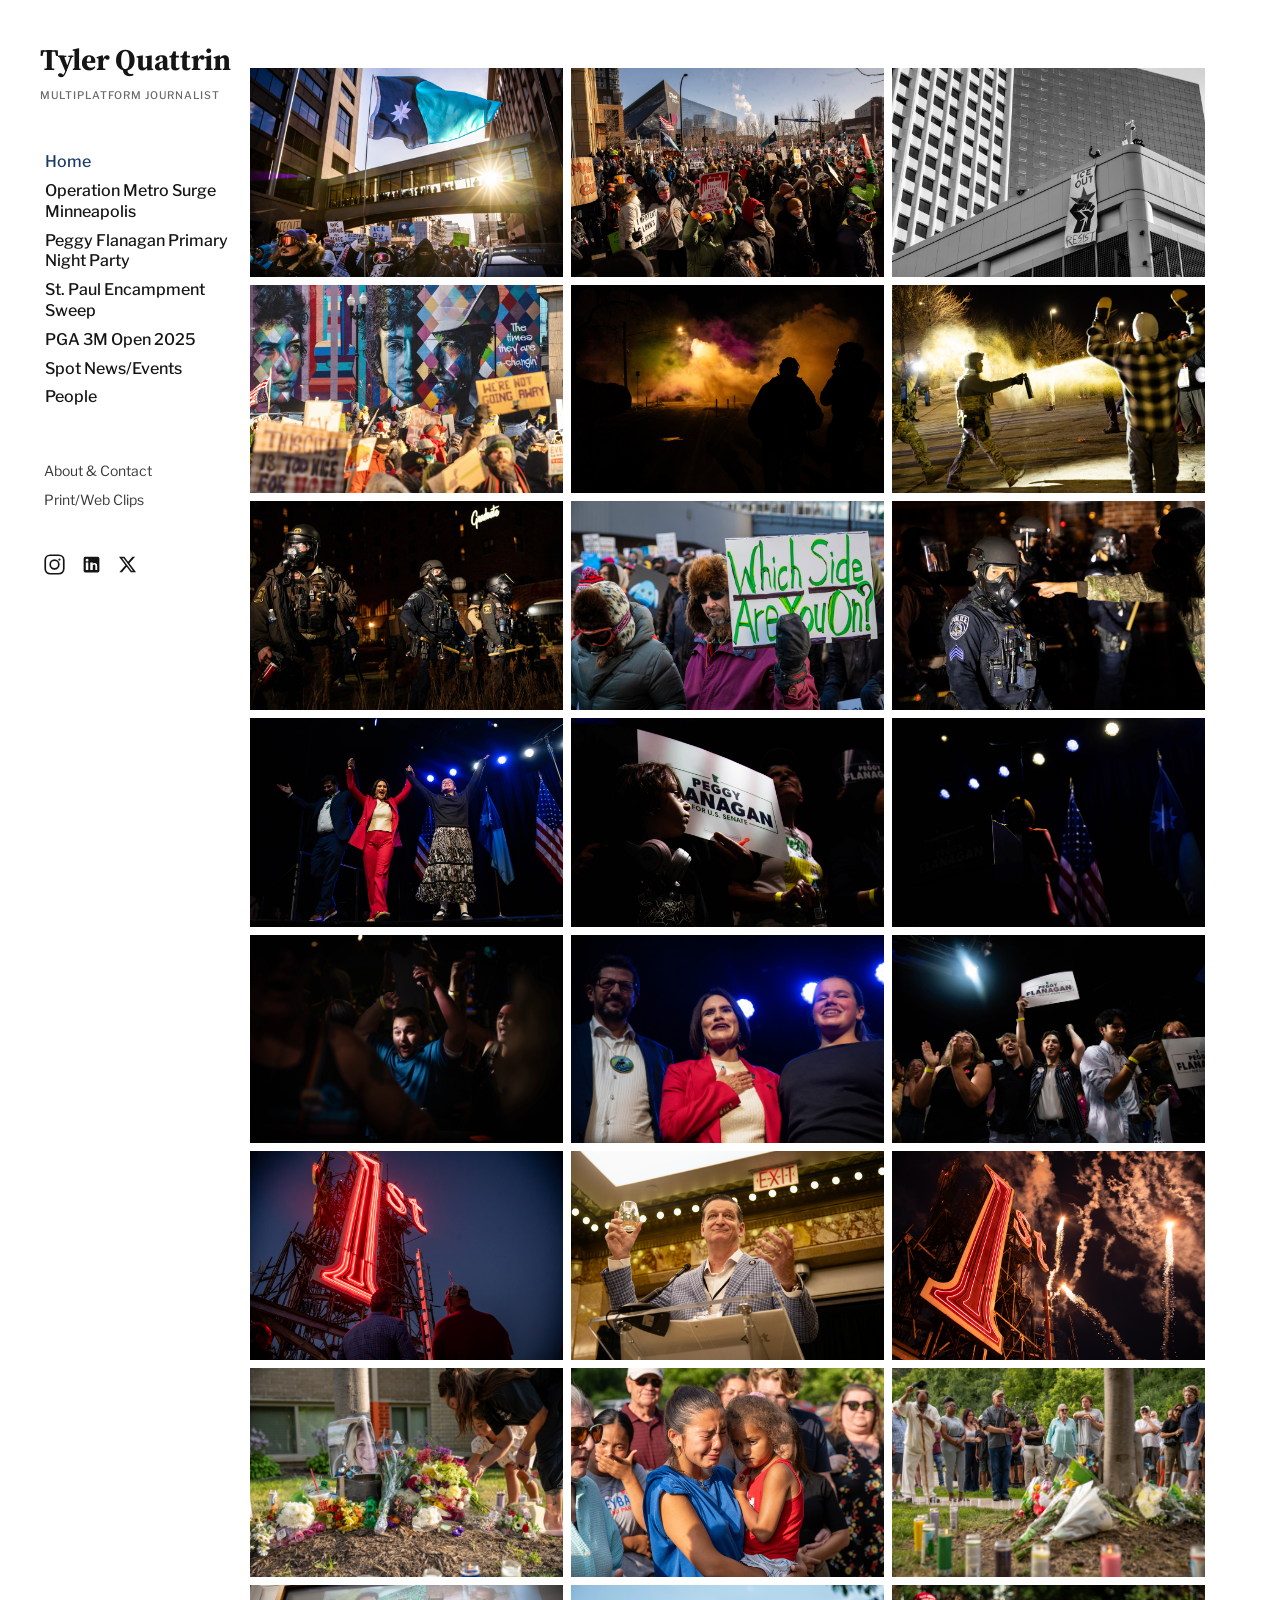
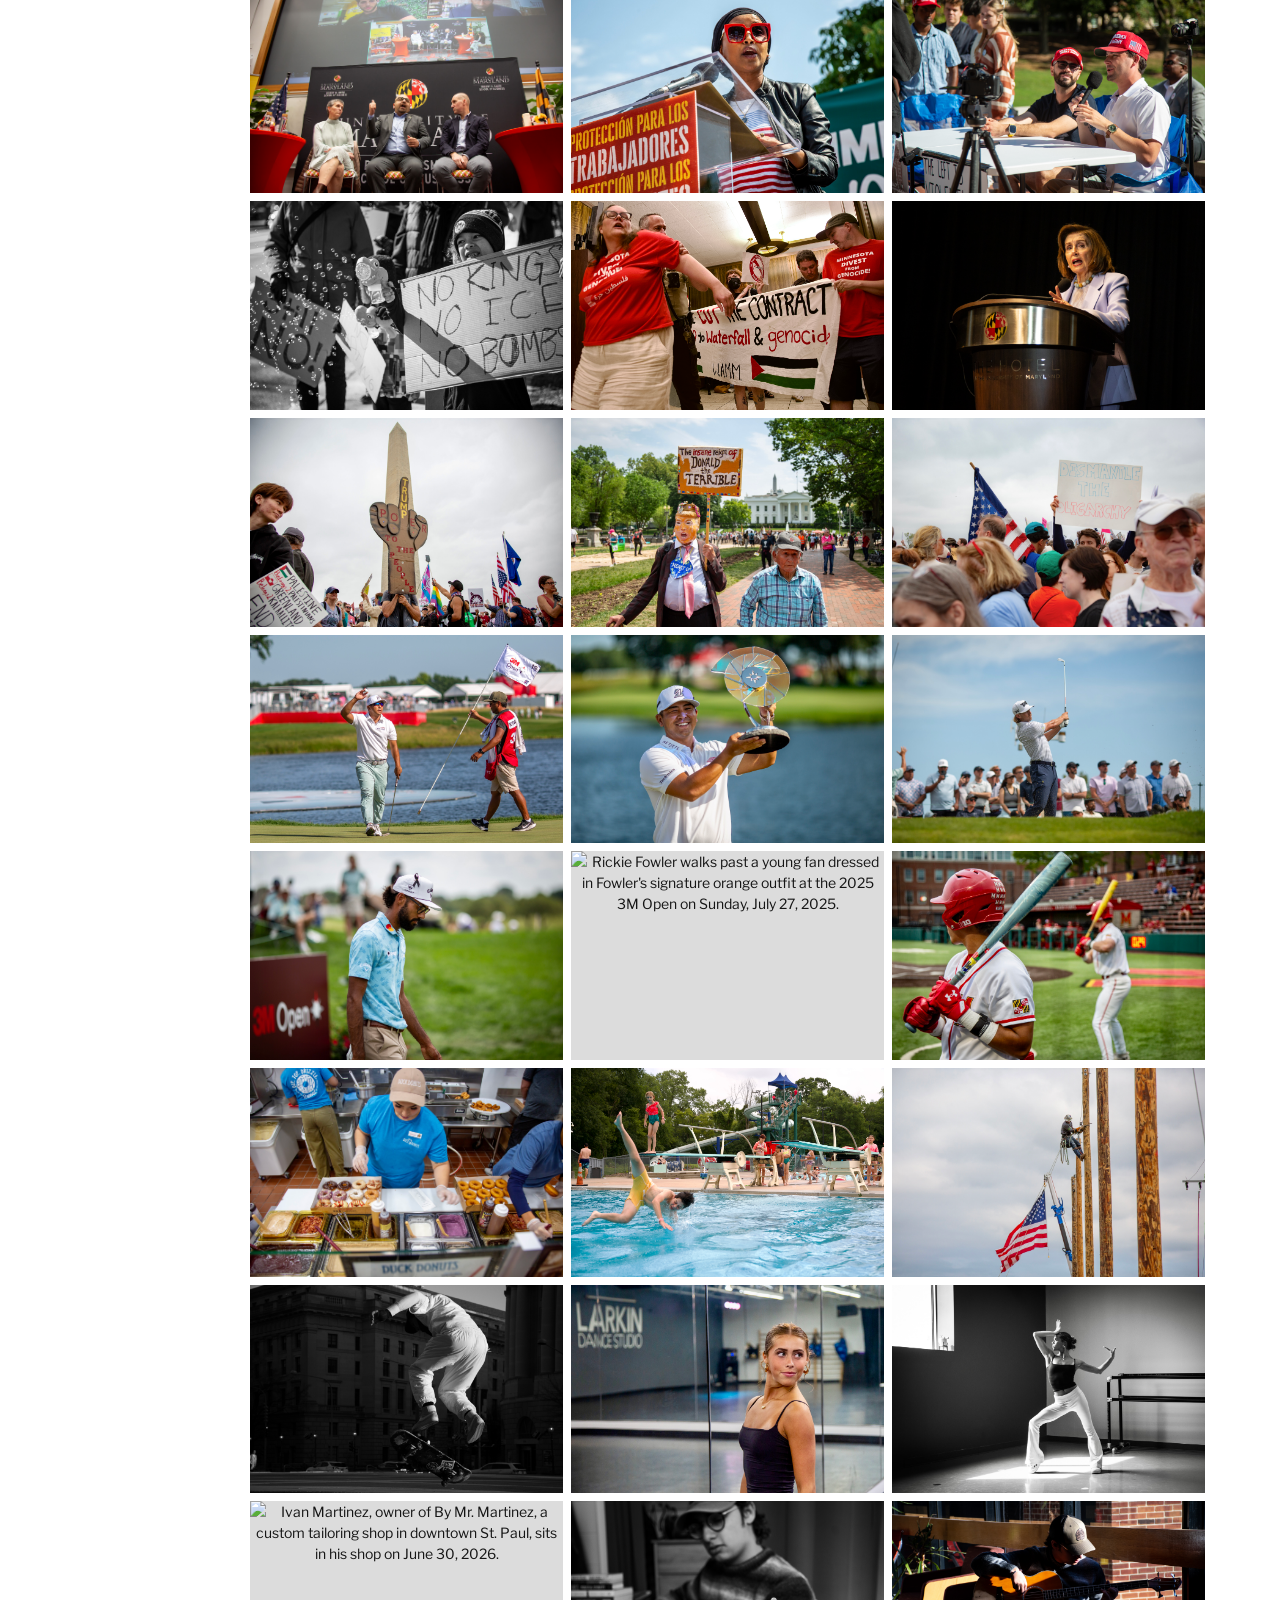
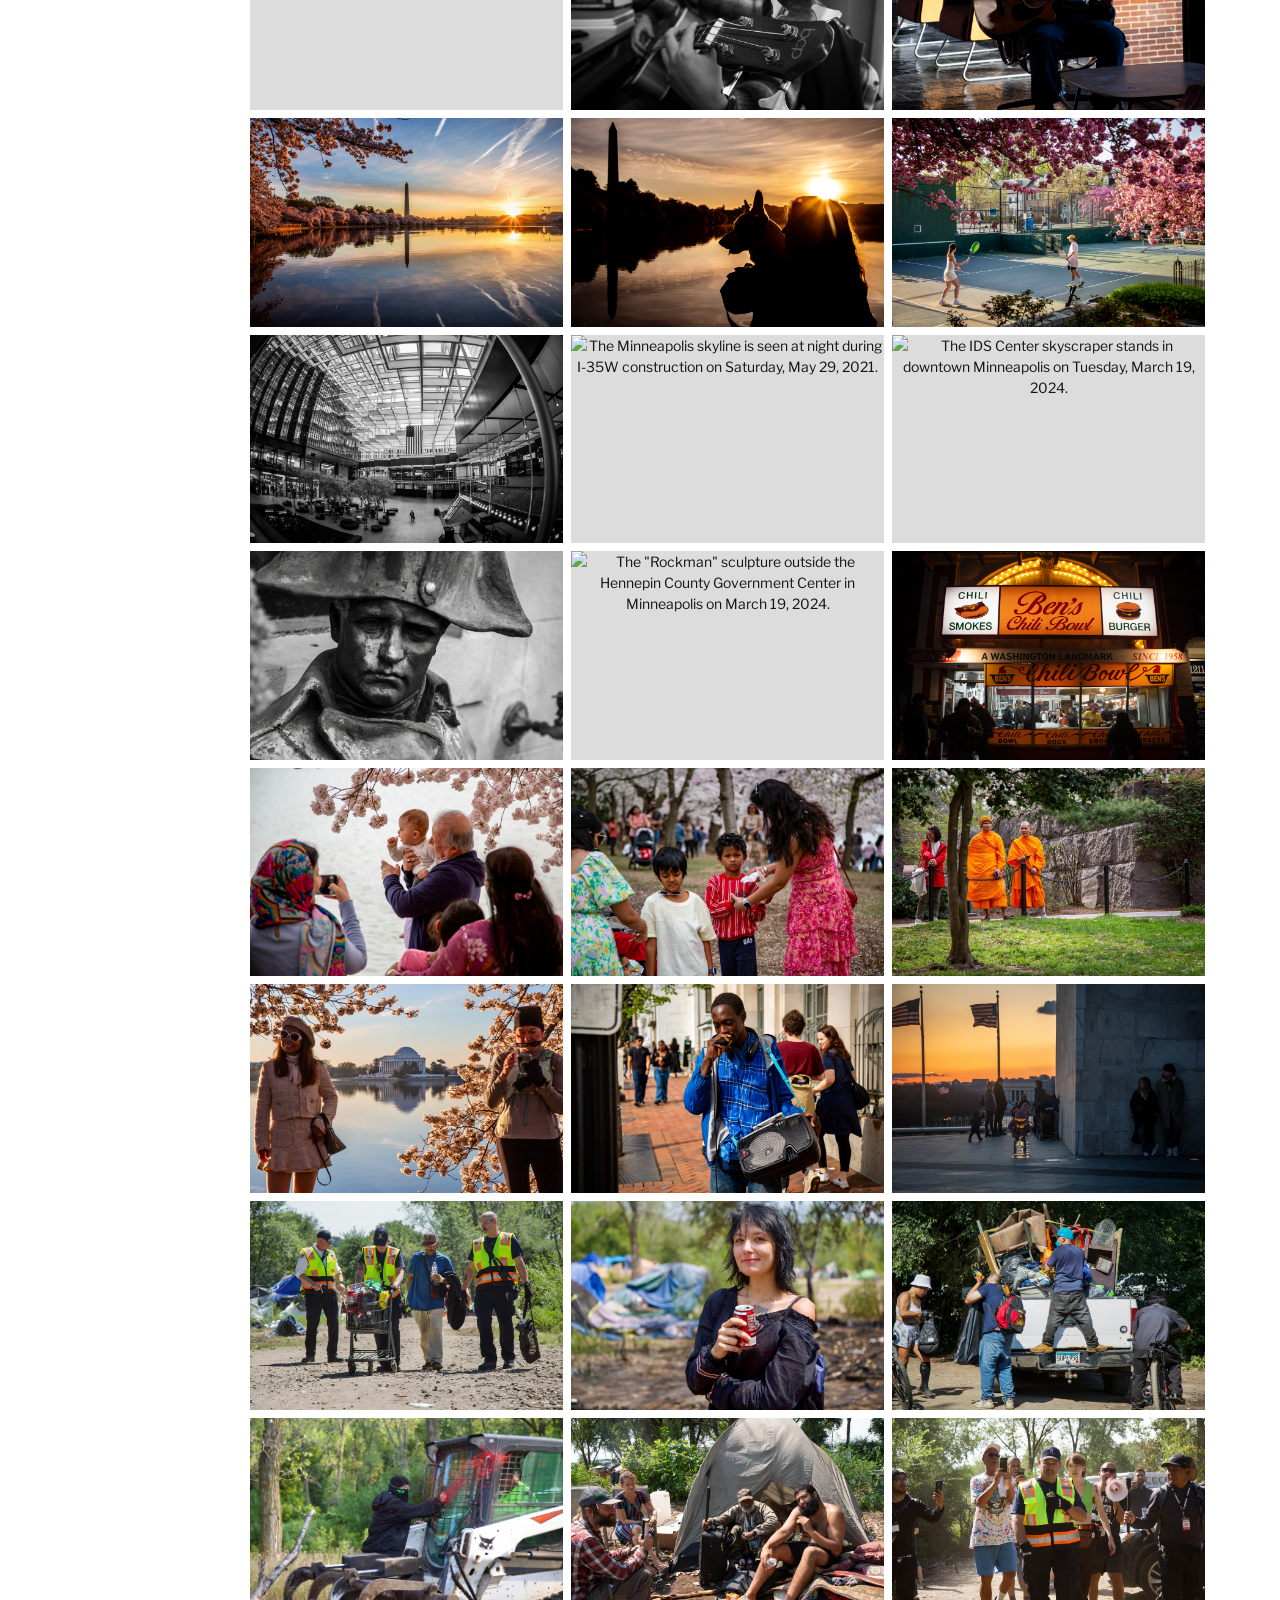
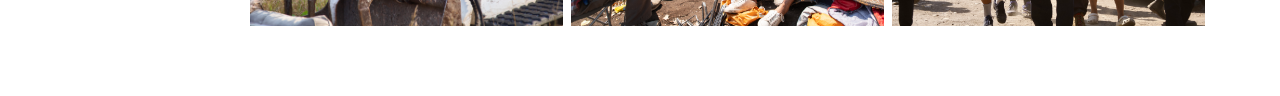
==== commit 2377f85e: "Update index.html" ====
--- a/index.html
+++ b/index.html
@@ -4,11 +4,38 @@
   <meta charset="utf-8">
   <meta name="viewport" content="width=device-width, initial-scale=1">
   <title>Tyler Quattrin | Multiplatform journalist</title>
-  <meta name="description" content="Tyler Quattrin is a multiplatform journalist.">
+  <meta name="description" content="Tyler Quattrin is a multiplatform journalist in the Twin Cities and Washington, D.C.">
+   <meta property="og:url" content="https://tylerquattrin.github.io/portfolio/">
+  <meta property="og:image" content="https://tylerquattrin.github.io/portfolio/images/headshot.jpg">
   <link rel="preconnect" href="https://fonts.googleapis.com">
   <link rel="preconnect" href="https://fonts.gstatic.com" crossorigin>
   <link href="https://fonts.googleapis.com/css2?family=Libre+Franklin:wght@400;500;600&family=Source+Serif+4:opsz,wght@8..60,400;8..60,600;8..60,700&display=swap" rel="stylesheet">
   <link rel="stylesheet" href="styles.css">
+
+  <!-- Social preview (X / Twitter) -->
+  <meta name="twitter:card" content="summary_large_image">
+  <meta name="twitter:title" content="Tyler Quattrin | Multiplatform Journalist">
+  <meta name="twitter:description" content="Tyler Quattrin is a multiplatform journalist in the Twin Cities and Washington, D.C.">
+  <meta name="twitter:image" content="https://tylerquattrin.github.io/portfolio/images/headshot.jpg">
+
+   <!-- Tells Google this page is about a person named Tyler Quattrin -->
+  <script type="application/ld+json">
+  {
+    "@context": "https://schema.org",
+    "@type": "Person",
+    "name": "Tyler Quattrin",
+    "jobTitle": "Multiplatform Journalist",
+    "url": "https://tylerquattrin.github.io/portfolio/",
+    "image": "https://tylerquattrin.github.io/portfolio/images/headshot.jpg",
+    "sameAs": [
+      "https://www.instagram.com/tylerquattrin.media/",
+      "https://www.linkedin.com/in/tylerquattrin",
+      "https://x.com/tylerquattrin",
+      "https://muckrack.com/tylerquattrin/portfolio"
+    ]
+  }
+  </script>
+  
 </head>
 <body>
 
@@ -1004,6 +1031,9 @@
         <div class="about-contact-info">
           <h3>Email</h3>
           <p><a class="text-link" href="mailto:tylerquattrin@gmail.com">tylerquattrin@gmail.com</a></p>
+
+          <h3>Signal</h3>
+          <p>tquattrin.15</p>
 
           <h3>Elsewhere</h3>
           <ul class="contact-social">
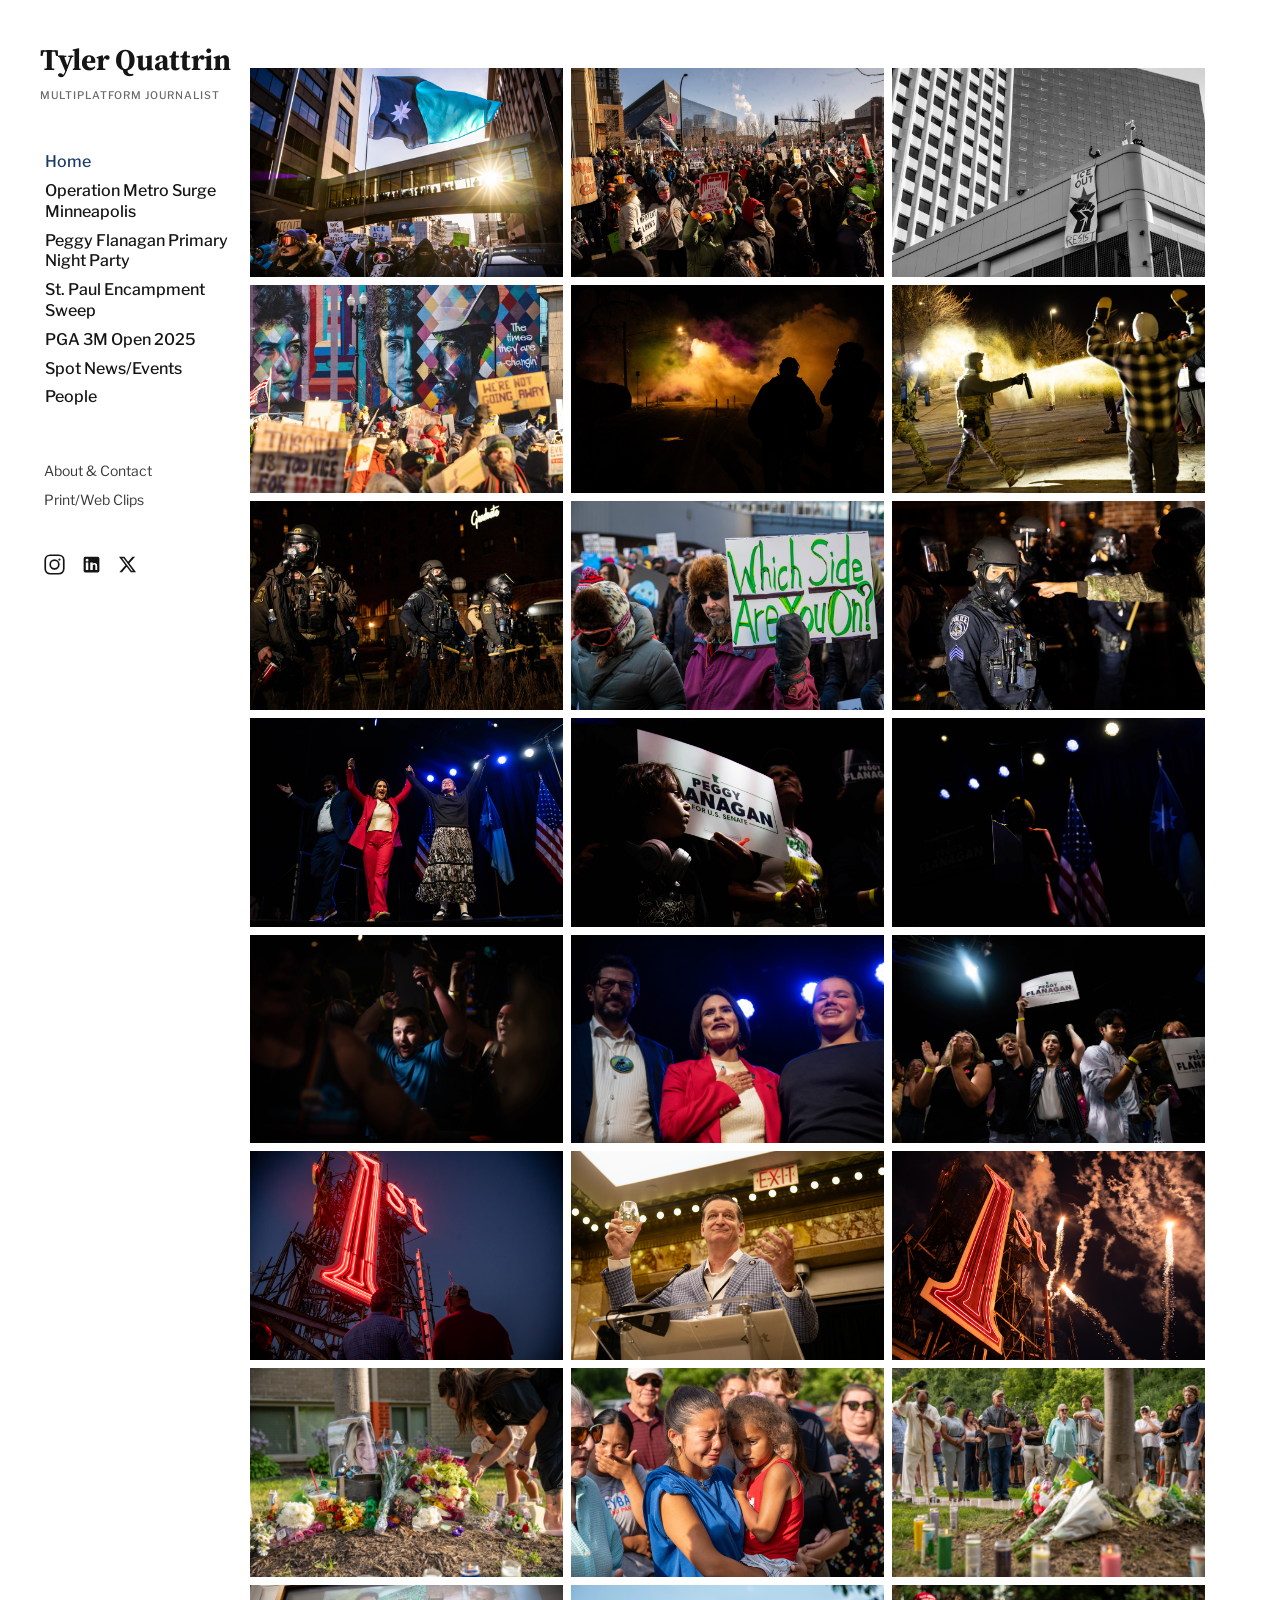
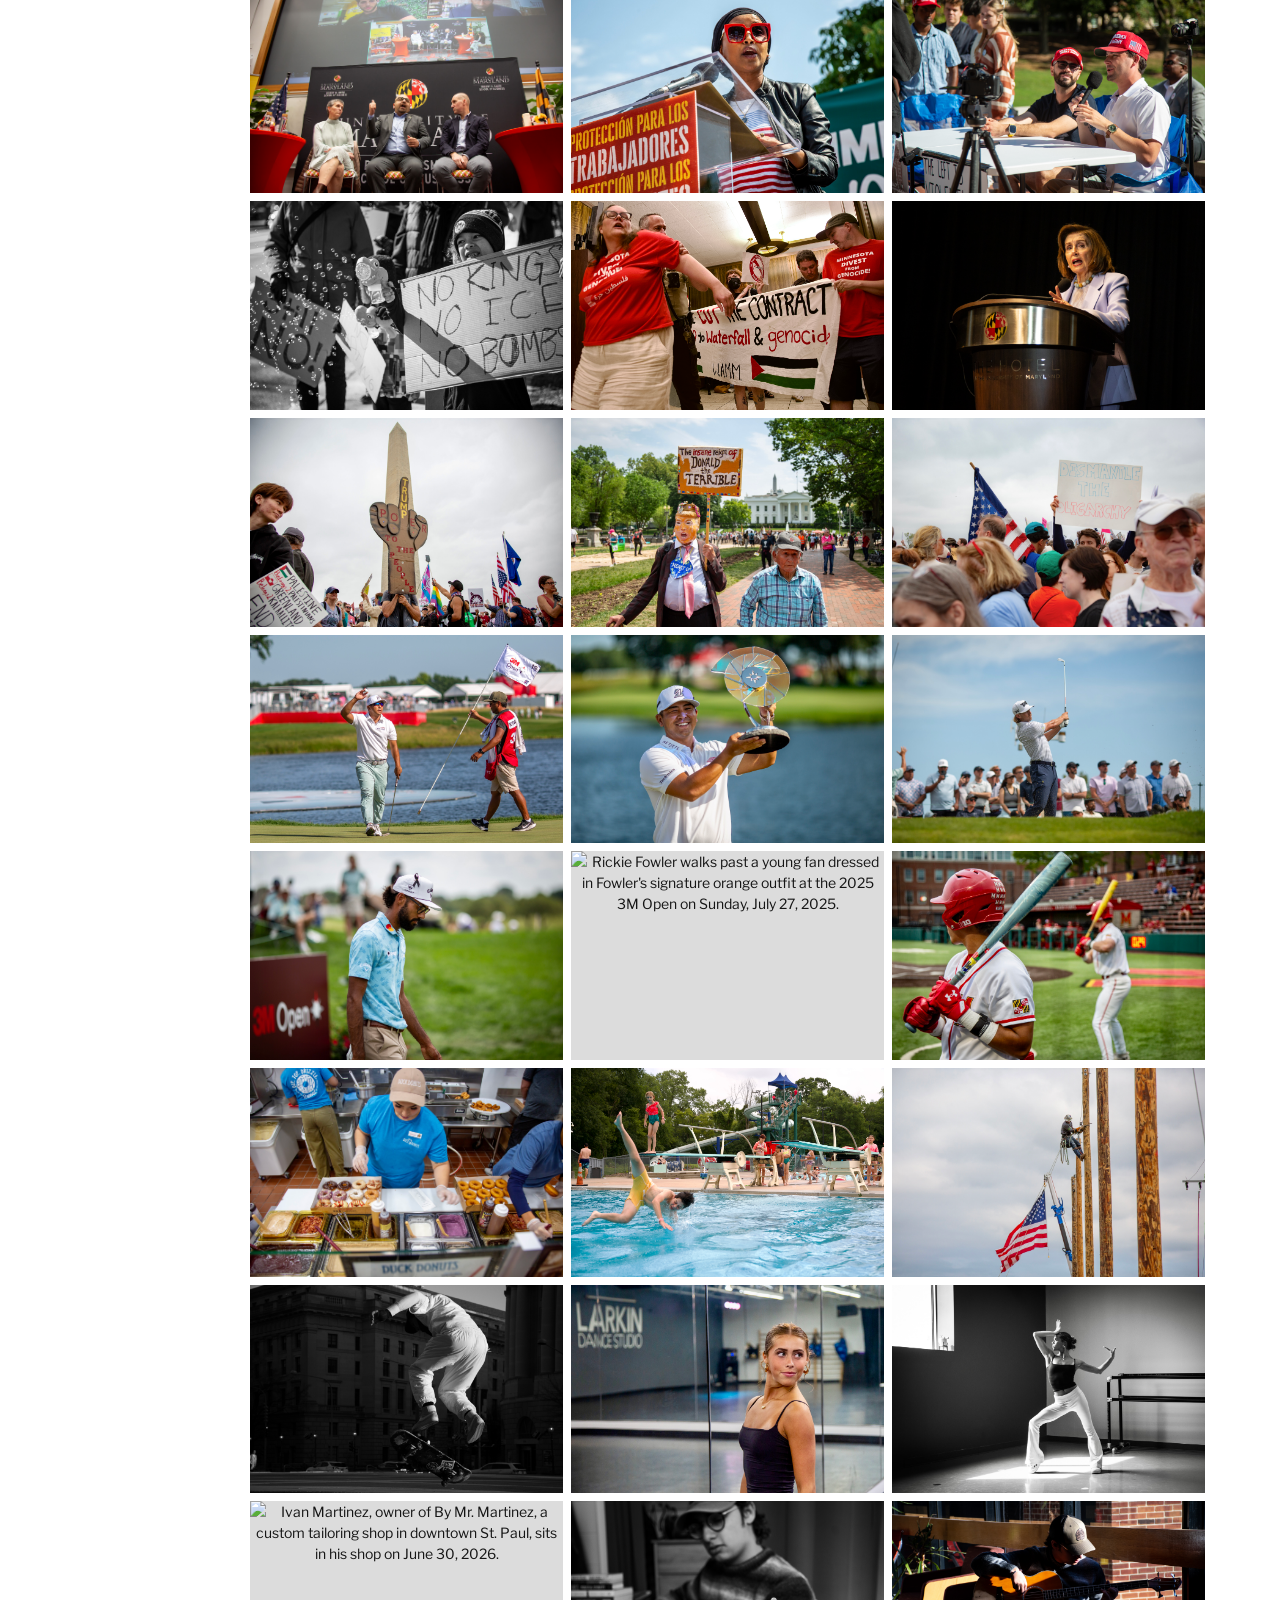
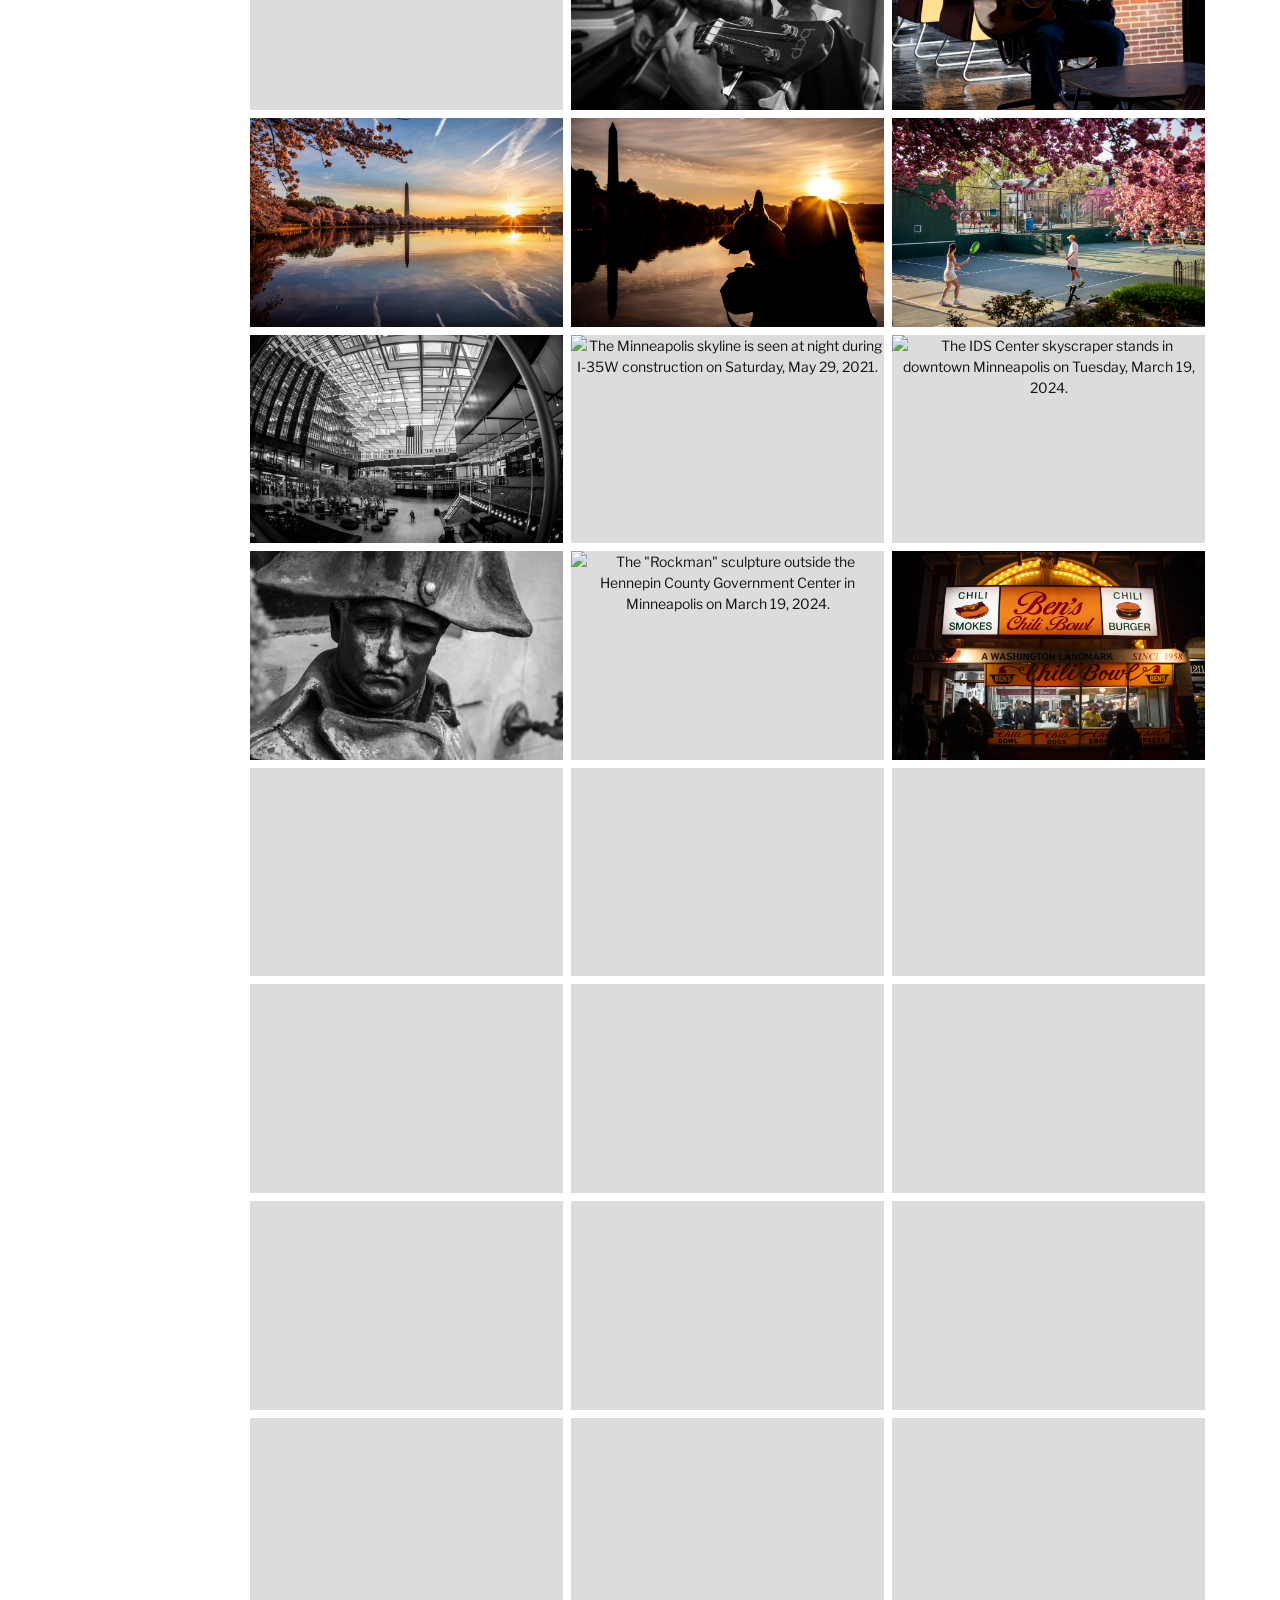
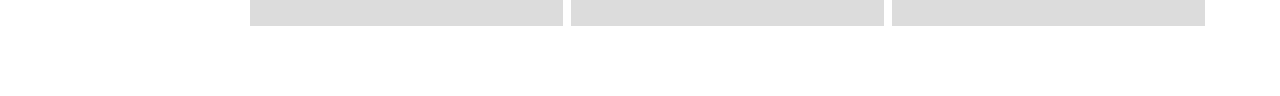
==== commit b87e074b: "Update index.html" ====
--- a/index.html
+++ b/index.html
@@ -35,7 +35,9 @@
     ]
   }
   </script>
-  
+ 
+  <meta name="google-site-verification" content="F6ByP8_fzpI04qvi9wl6mN90M6qf3nQGkuv3QnDf88Y" />
+
 </head>
 <body>
 
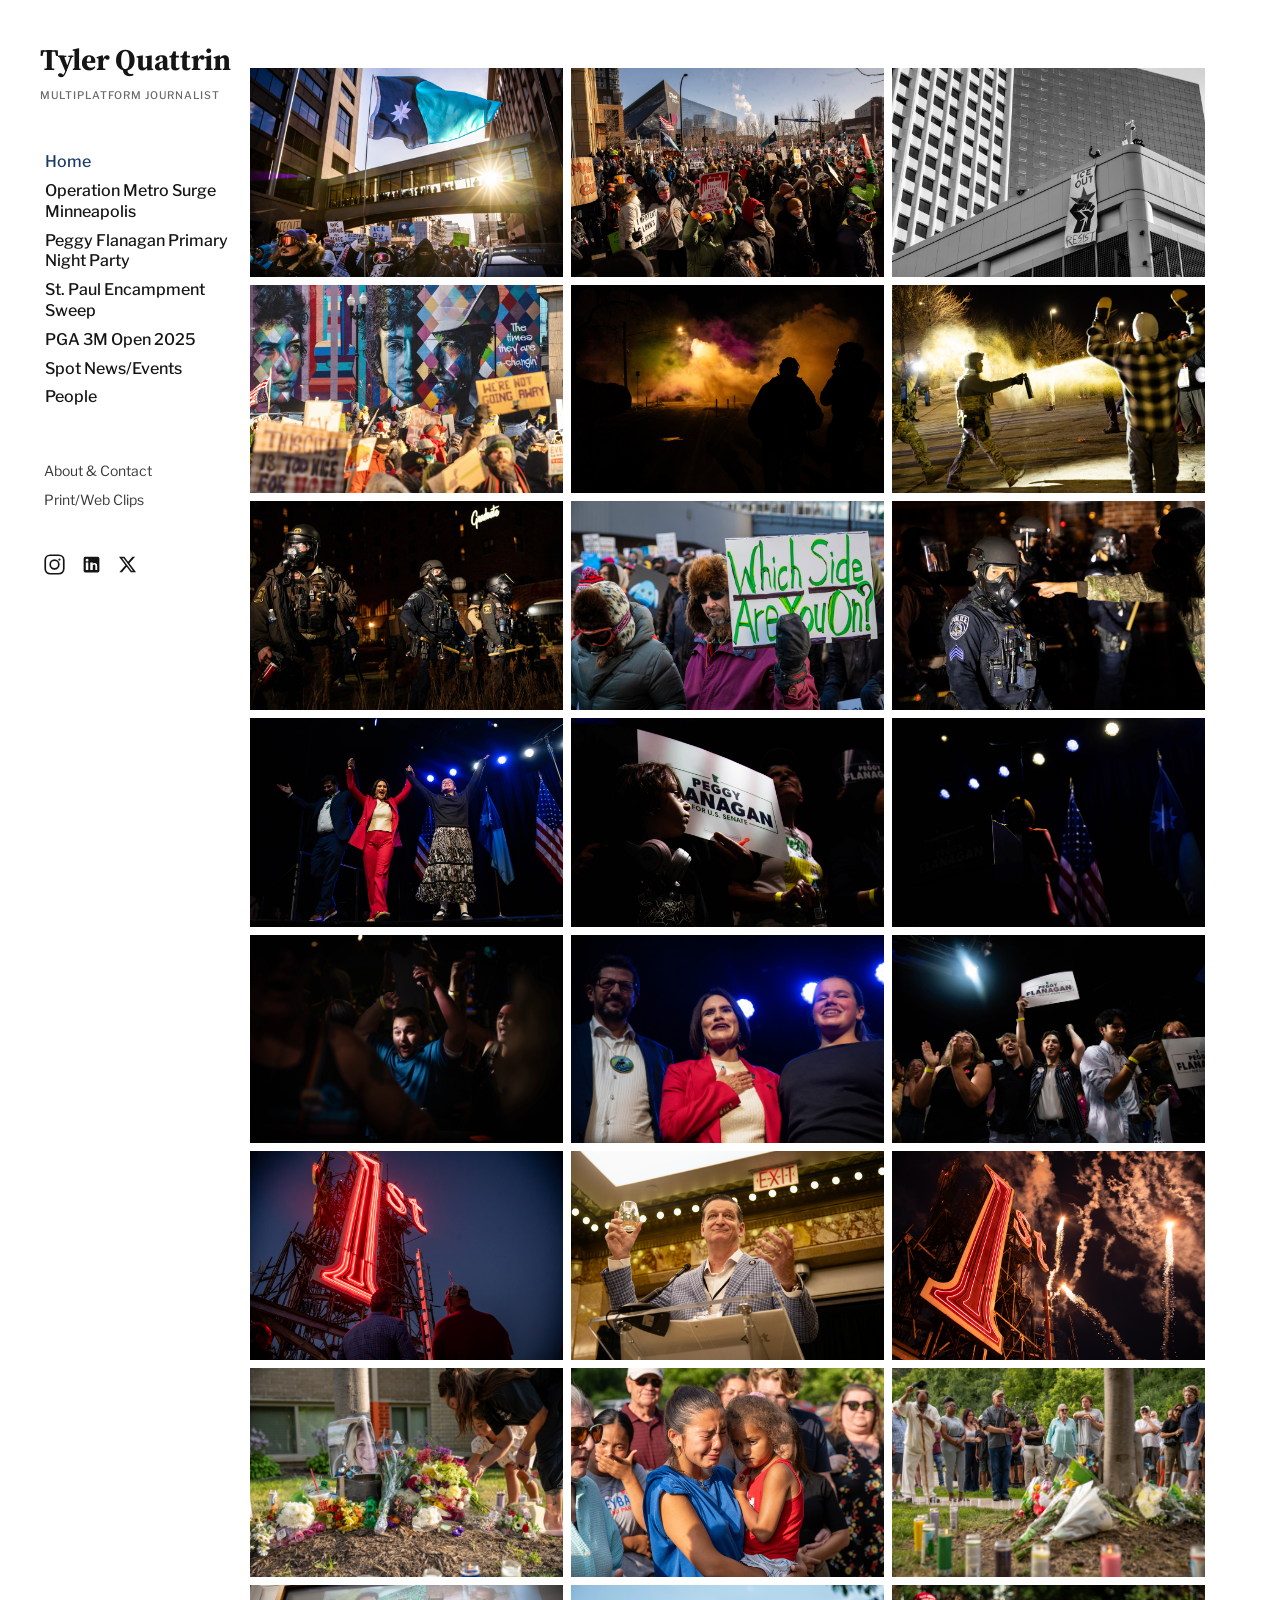
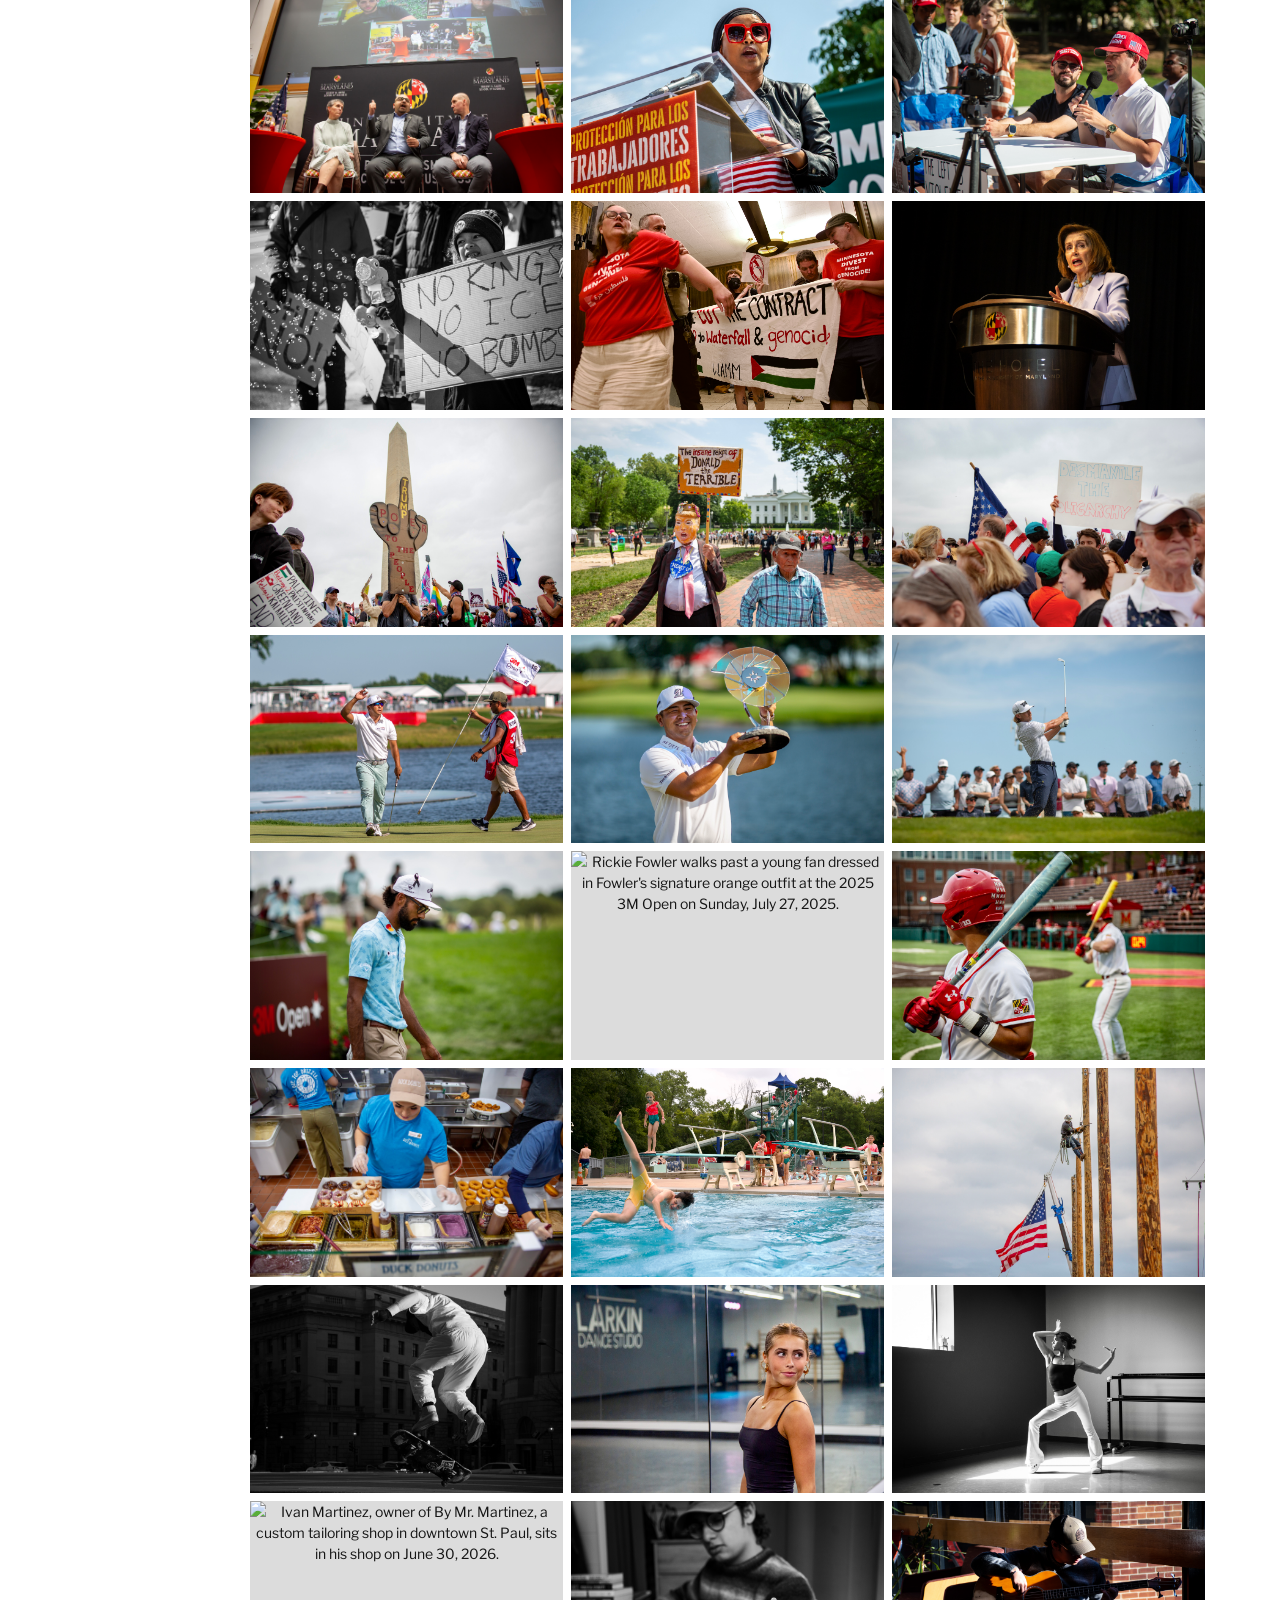
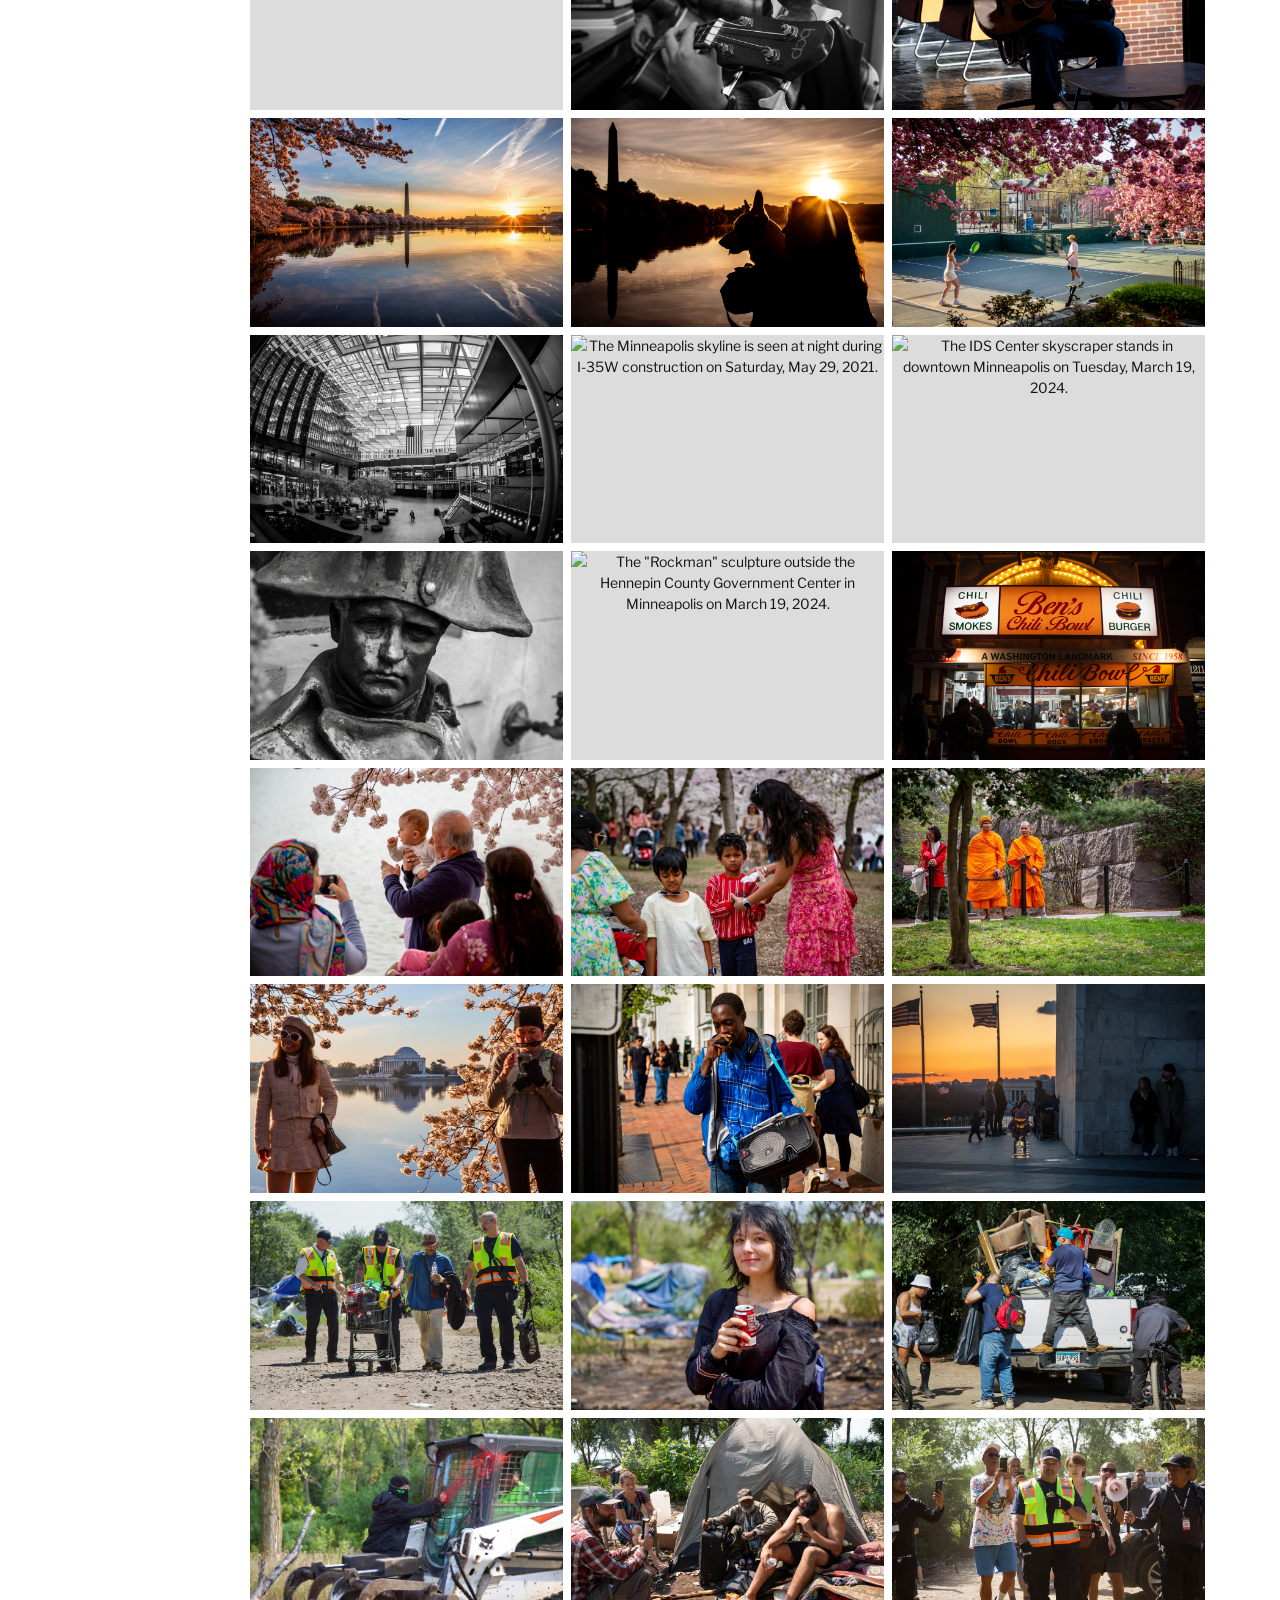
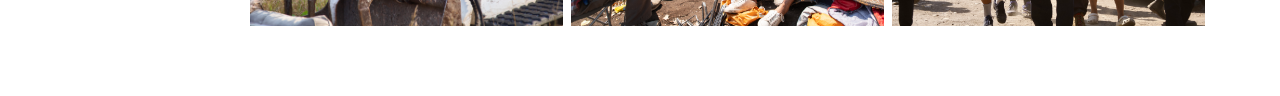
==== commit 9c57c9e7: "Update index.html" ====
--- a/index.html
+++ b/index.html
@@ -3,7 +3,7 @@
 <head>
   <meta charset="utf-8">
   <meta name="viewport" content="width=device-width, initial-scale=1">
-  <title>Tyler Quattrin | Multiplatform journalist</title>
+  <title>Tyler Quattrin</title>
   <meta name="description" content="Tyler Quattrin is a multiplatform journalist in the Twin Cities and Washington, D.C.">
    <meta property="og:url" content="https://tylerquattrin.github.io/portfolio/">
   <meta property="og:image" content="https://tylerquattrin.github.io/portfolio/images/headshot.jpg">
@@ -35,8 +35,6 @@
     ]
   }
   </script>
- 
-  <meta name="google-site-verification" content="F6ByP8_fzpI04qvi9wl6mN90M6qf3nQGkuv3QnDf88Y" />
 
 </head>
 <body>
